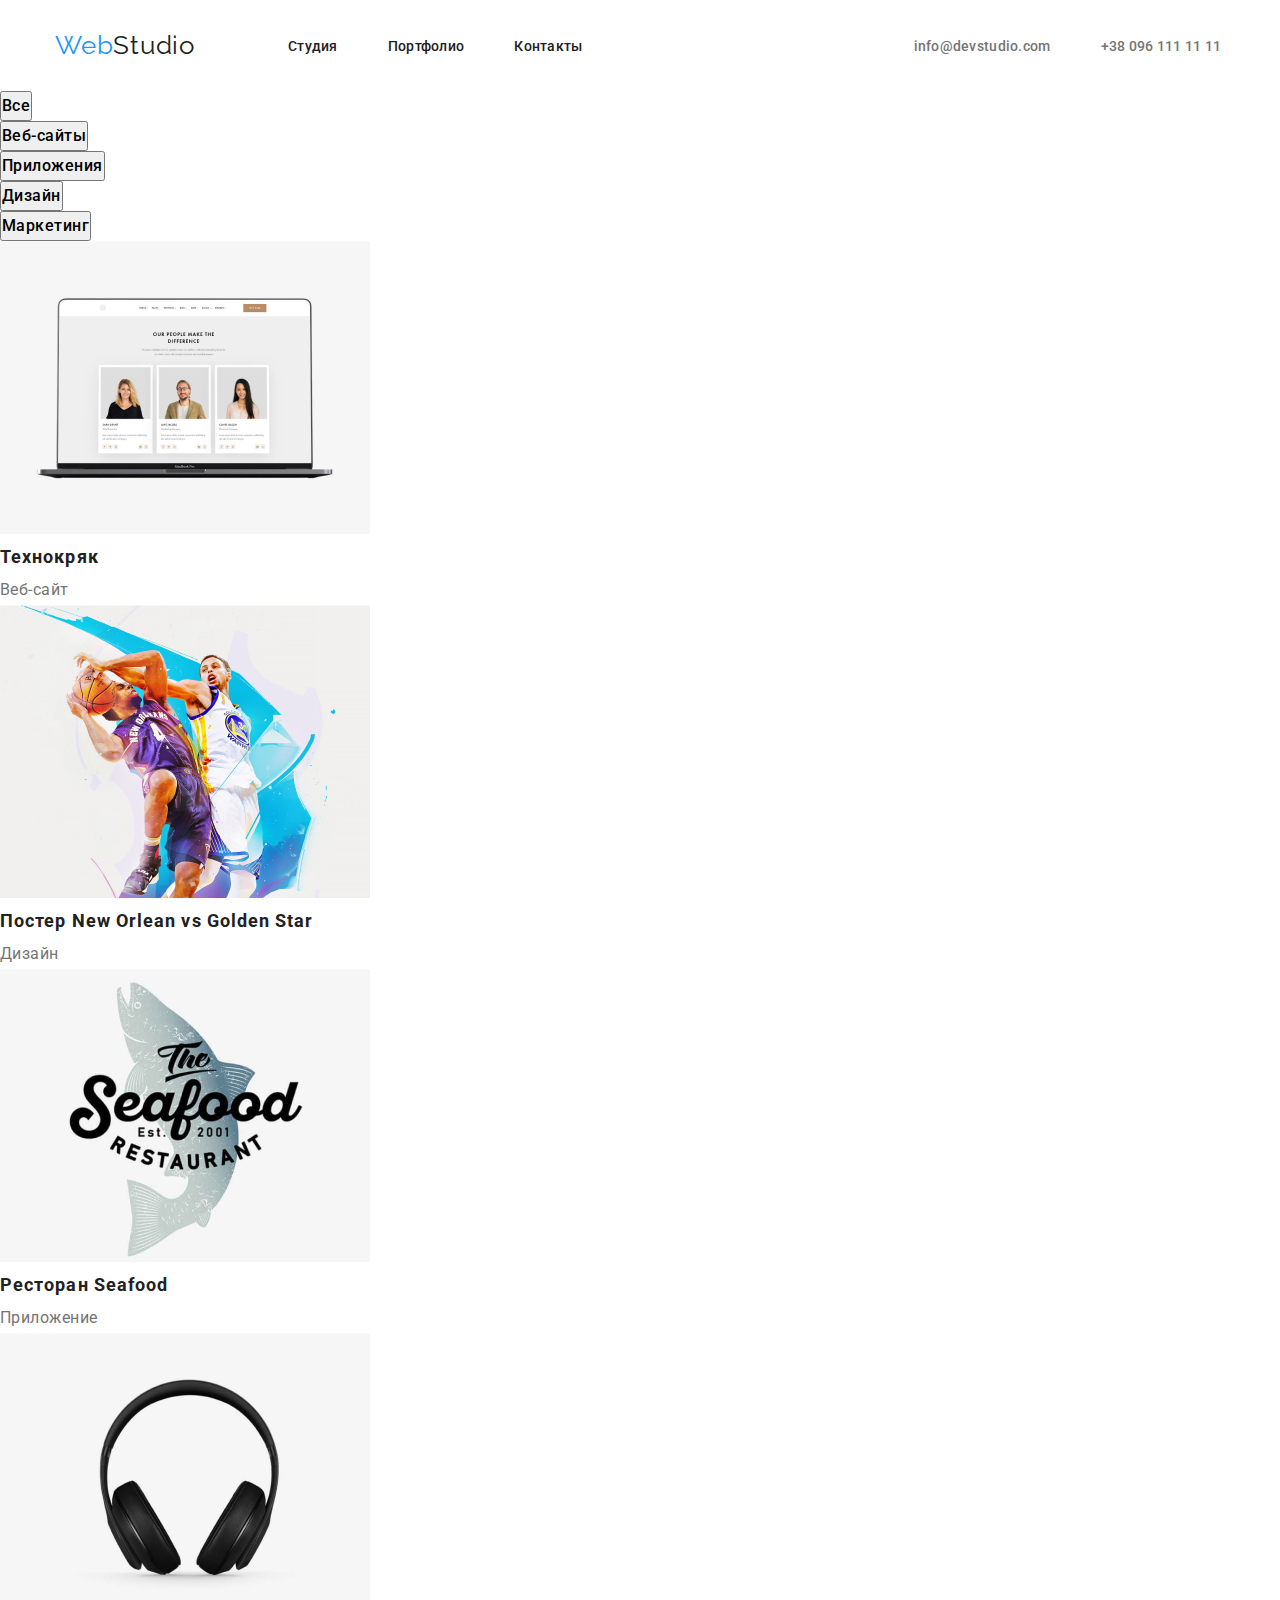
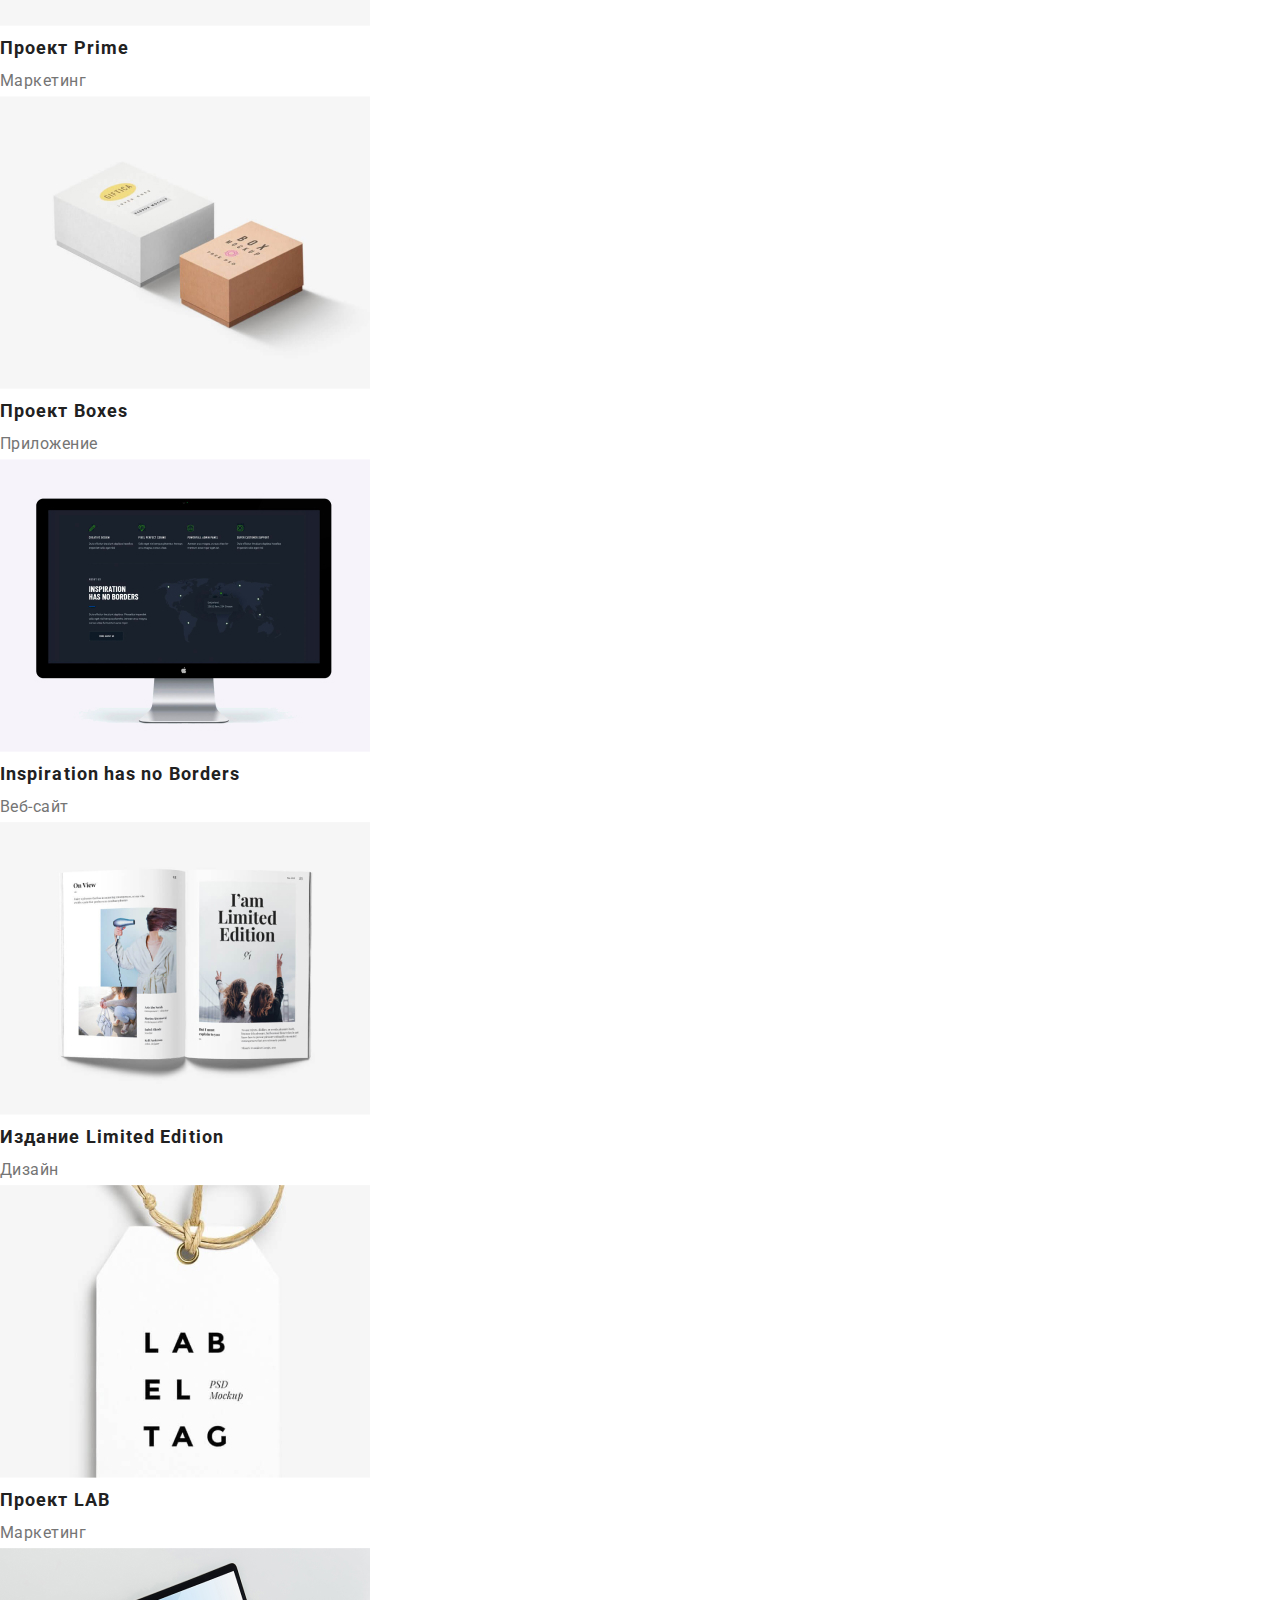
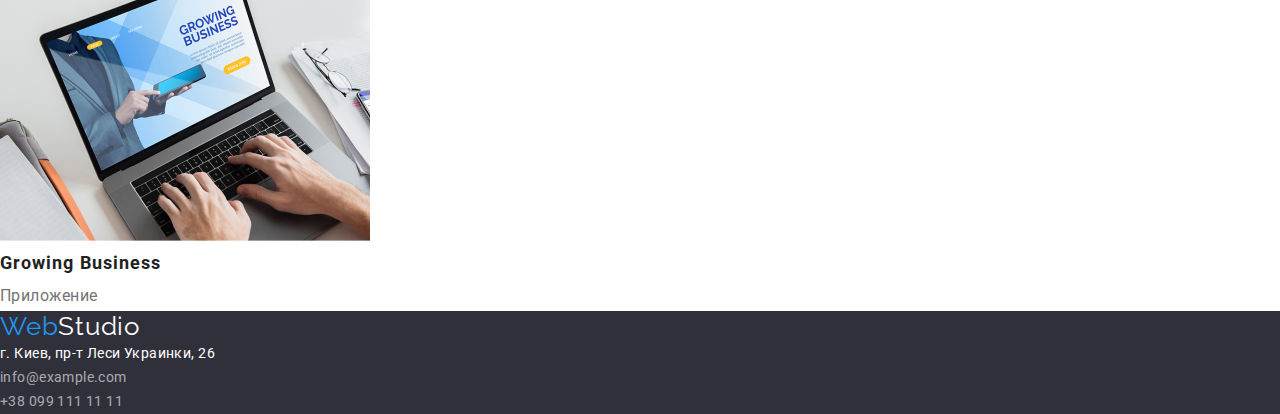
==== portfolio.html @ 600a9144 "flexbox_main_font-size-title" ====
<!DOCTYPE html>
<html lang="ru">
    <head>
        <meta charset="UTF-8" />
        <meta http-equiv="X-UA-Compatible" content="IE=edge" />
        <meta name="viewport" content="width=device-width, initial-scale=1.0" />
        <title>"Homework-#-3-portfolio"</title>
        <link rel="preconnect" href="https://fonts.gstatic.com" />
        <link
            href="https://fonts.googleapis.com/css2?family=Raleway:wght@700&family=Roboto:wght@400;500;700;900&display=swap"
            rel="stylesheet"
        />
        <link rel="stylesheet" href="./css/modern-normalize.css">
        <link rel="stylesheet" href="./css/styles.css" />
    </head>
    <body class="body-styles">
        <header>
            <div class="container">
                <div class="all_nav">
                    <a class="nav_all_link_logo studiocolor-top" href="https://masenkoss.github.io/goit-markup-hw-02/"><span class="webcolor">Web</span>Studio</a>
                    <nav>
                        <ul class="nav_all_link">
                            <li class="item">
                                <a class="nav-link" href="https://masenkoss.github.io/goit-markup-hw-02/index.html">Студия</a>
                            </li>
                            <li class="item">
                                <a class="nav-link" href="https://masenkoss.github.io/goit-markup-hw-02/portfolio.html">Портфолио</a>
                            </li>
                            <li class="item">
                                <a class="nav-link" href="">Контакты</a>
                            </li>
                        </ul>
                    </nav>
                     <div>
                    <ul class="contact_nav">
                        <li class="item">
                            <a class="nav-link-mail" href="mailto:">info@devstudio.com</a>
                        </li>
                        <li class="item">
                            <a class="nav-link-tel" href="tel:+380961111111">+38 096 111 11 11</a>
                        </li>
                    </ul>
                    </div>
                </div>
            </div>
        </header>
        <!-- Main-content -->
        <main>
            <section>
                <ul>
                    <li>
                        <button type="button" class="pointer font-size-button-portfolio">
                            Все
                        </button>
                    </li>
                    <li>
                        <button type="button" class="pointer font-size-button-portfolio">
                            Веб-сайты
                        </button>
                    </li>
                    <li>
                        <button type="button" class="pointer font-size-button-portfolio">
                            Приложения
                        </button>
                    </li>
                    <li>
                        <button type="button" class="pointer font-size-button-portfolio">
                            Дизайн
                        </button>
                    </li>
                    <li>
                        <button type="button" class="pointer font-size-button-portfolio">
                            Маркетинг
                        </button>
                    </li>
                </ul>
                <ul>
                    <li>
                        <img src="./images/web-site-m.jpg" alt="web-site" />
                        <h2 class="text-title-portfolio">Технокряк</h2>
                        <p class="text-portfolio">Веб-сайт</p>
                    </li>
                    <li>
                        <img src="./images/golden-star-m.jpg" alt="golden star" width="370" />
                        <h2 class="text-title-portfolio">Постер New Orlean vs Golden Star</h2>
                        <p class="text-portfolio">Дизайн</p>
                    </li>
                    <li>
                        <img src="./images/seafood-m.jpg" alt="seafood" width="370" />
                        <h2 class="text-title-portfolio">Ресторан Seafood</h2>
                        <p class="text-portfolio">Приложение</p>
                    </li>
                    <li>
                        <img src="./images/prime-m.jpg" alt="prime" width="370" />
                        <h2 class="text-title-portfolio">Проект Prime</h2>
                        <p class="text-portfolio">Маркетинг</p>
                    </li>
                    <li>
                        <img src="./images/boxes-m.jpg" alt="boxes" width="370" />
                        <h2 class="text-title-portfolio">Проект Boxes</h2>
                        <p class="text-portfolio">Приложение</p>
                    </li>
                    <li>
                        <img src="./images/inspiration-m.jpg" alt="inspiration" width="370" />
                        <h2 class="text-title-portfolio">Inspiration has no Borders</h2>
                        <p class="text-portfolio">Веб-сайт</p>
                    </li>
                    <li>
                        <img
                            src="./images/limited-edition-m.jpg"
                            alt="limited edition"
                            width="370"
                        />
                        <h2 class="text-title-portfolio">Издание Limited Edition</h2>
                        <p class="text-portfolio">Дизайн</p>
                    </li>
                    <li>
                        <img src="./images/lab-m.jpg" alt="lab" width="370" />
                        <h2 class="text-title-portfolio">Проект LAB</h2>
                        <p class="text-portfolio">Маркетинг</p>
                    </li>
                    <li>
                        <img
                            src="./images/growing-business-m.jpg"
                            alt="growing business"
                            width="370"
                        />
                        <h2 class="text-title-portfolio">Growing Business</h2>
                        <p class="text-portfolio">Приложение</p>
                    </li>
                </ul>
            </section>
        </main>
        <!-- Footer -->
        <footer class="footer">
            <a class="studiocolor-bottom" href="https://masenkoss.github.io/goit-markup-hw-02/"
                ><span class="webcolor">Web</span>Studio</a
            >
            <address class="address-index">г. Киев, пр-т Леси Украинки, 26</address>
            <ul>
                <li>
                    <a class="nav-text-footer" href="mailto:">info@example.com</a>
                </li>
                <li>
                    <a class="nav-text-footer" href="tel:+380961111111">+38 099 111 11 11</a>
                </li>
            </ul>
        </footer>
    </body>
</html>
---- css/styles.css ----
:root {
  --first-text-primary: #212121;
  --main-background-color: #ffffff;
  --highlight-color: #2196f3;
  --complementary-color: #2f303a;
  --complementary-color-text: #757575;
  --complementary-color-text-nav: #ffffff99;
}

ul, ol {
	list-style: none;
	margin: 0;
	padding: 0;
}

* {
	margin: 0;
	padding: 0;
}

address {
	font-style: normal;
}

a {
	text-decoration: none;
	color: inherit;
}

::before,
::after {
	box-sizing: border-box;
}

.container {
  width: 1200px;
  margin: 0 auto;
}

/* All nav menu */

.all_nav {
  display: flex;
  align-items: center;
}

/* logo */

.nav_all_link_logo {
  /* display: flex; */
  margin-left: 15px;
}

.studiocolor-top {
  margin-top: 24px;
  margin-bottom: 25px;
  padding-top: 6px;
  padding-bottom: 6px;
  font-family: Raleway;
  text-decoration: none;
  font-size: 26px;
  line-height: 1.173;
  color: var(--first-text-primary);
  letter-spacing: 0.03em;
}
.webcolor {
  font-family: Raleway;
  text-decoration: none;
  color: var(--highlight-color);
}

.studiocolor-bottom {
  font-family: Raleway;
  text-decoration: none;
  font-size: 26px;
  line-height: 1.173;
  color: var(--main-background-color);
  letter-spacing: 0.03em;
}

/* body */
.body-styles {
  font-family: "Roboto", sans-serif;
  color: var(--first-text-primary);
}

/* font title */
.font-size-title {
  outline: 1px solid red;
  margin-bottom: 30px;
  padding-top: 200px;
  font-weight: 900;
  font-size: 44px;
  line-height: 1.363;
  color: var(--main-background-color);
  text-align: center;
  letter-spacing: 0.06em;
  text-transform: uppercase;
}

h1 span {
  display: block;
}

/* button index */

.font-size-button-index {
  outline: 1px solid red;
  margin: 0 auto;
  min-width: 200px;
  padding: 10px 32px;
  font-family: Roboto;
  font-size: 16px;
  background-color: var(--highlight-color);
  color: var(--main-background-color);
  line-height: 1.875;
  display: flex;
  align-items: center;
  text-align: center;
  border-radius: 4px;
  letter-spacing: 0.06em;
}

/* button portfolio */
.font-size-button-portfolio {
  font-family: Roboto;
  font-weight: 500;
  font-size: 16px;
  line-height: 1.625;
  text-align: center;
  letter-spacing: 0.03em;
}

.font-size-button-portfolio:focus,
.font-size-button-portfolio:hover {
  color: #2196f3;
}

.nav_all_link {
  display: block;
  display: flex;
  margin-top: 32px;
  margin-bottom: 32px;
  margin-left: 93px;
}

/* .item {
} */

.nav_all_link .item {
  /* outline: 1px solid red; */
  margin-right: 50px;
}

.nav_all_link .item:last-child {
  margin-right: 0;
}


.nav-link {
  text-decoration: none;
  color: var(--first-text-primary);
  font-weight: 500;
  font-size: 14px;
  line-height: 1.172;
  letter-spacing: 0.02em;
}
.nav-link:focus,
.nav-link:hover {
  color: #2196f3;
}

.contact_nav {
  display: flex;
  margin-left: 331px;
  margin-right: 15px;
}

.contact_nav .item + .item {
 margin-left: 50px;
}

.nav-link-mail {
  text-decoration: none;
  color: var(--complementary-color-text);
  font-weight: 500;
  font-size: 14px;
  line-height: 1.172;
  letter-spacing: 0.02em;
}

.nav-link-mail:focus,
.nav-link-mail:hover {
  color: #2196f3;
}

.nav-link-tel {
  text-decoration: none;
  color: var(--complementary-color-text);
  font-weight: 500;
  font-size: 14px;
  line-height: 1.172;
  letter-spacing: 0.02em;
}

.nav-link-tel:focus,
.nav-link-tel:hover {
  color: #2196f3;
}

.pointer {
  cursor: pointer;
}

/* start main styles */
.complementary {
  outline: 1px solid red;
  background: var(--complementary-color);
}

.text-title-h2-index {
  font-size: 36px;
  line-height: 1.171;
  text-align: center;
  letter-spacing: 0.03em;
}

.text-title-h3-index {
  font-size: 14px;
  line-height: 1.172;
  letter-spacing: 0.03em;
  text-transform: uppercase;
  color: var(--first-text-primary);
}

.text-index {
  font-size: 14px;
  line-height: 1.714;
  letter-spacing: 0.03em;
  color: var(--complementary-color-text);
}

.text-team-index {
  font-weight: 500;
  font-size: 16px;
  line-height: 1.171;
  letter-spacing: 0.03em;
}

.text-command-professions-index {
  font-size: 16px;
  line-height: 1.171;
  color: var(--complementary-color-text);
  letter-spacing: 0.03em;
}

.text-title-portfolio {
  font-size: 18px;
  line-height: 2;
  letter-spacing: 0.06em;
}

.text-portfolio {
  font-size: 16px;
  line-height: 1.875;
  color: var(--complementary-color-text);
  letter-spacing: 0.03em;
}

.footer {
  background: var(--complementary-color);
}

.address-index {
  font-size: 14px;
  line-height: 1.714;
  letter-spacing: 0.03em;
  color: var(--main-background-color);
}

.nav-text-footer {
  text-decoration: none;
  font-size: 14px;
  line-height: 1.714;
  color: var(--complementary-color-text-nav);
  letter-spacing: 0.03em;p
}

.nav-text-footer:focus,
.nav-text-footer:hover {
  color: var(--highlight-color);
}



/* Test */
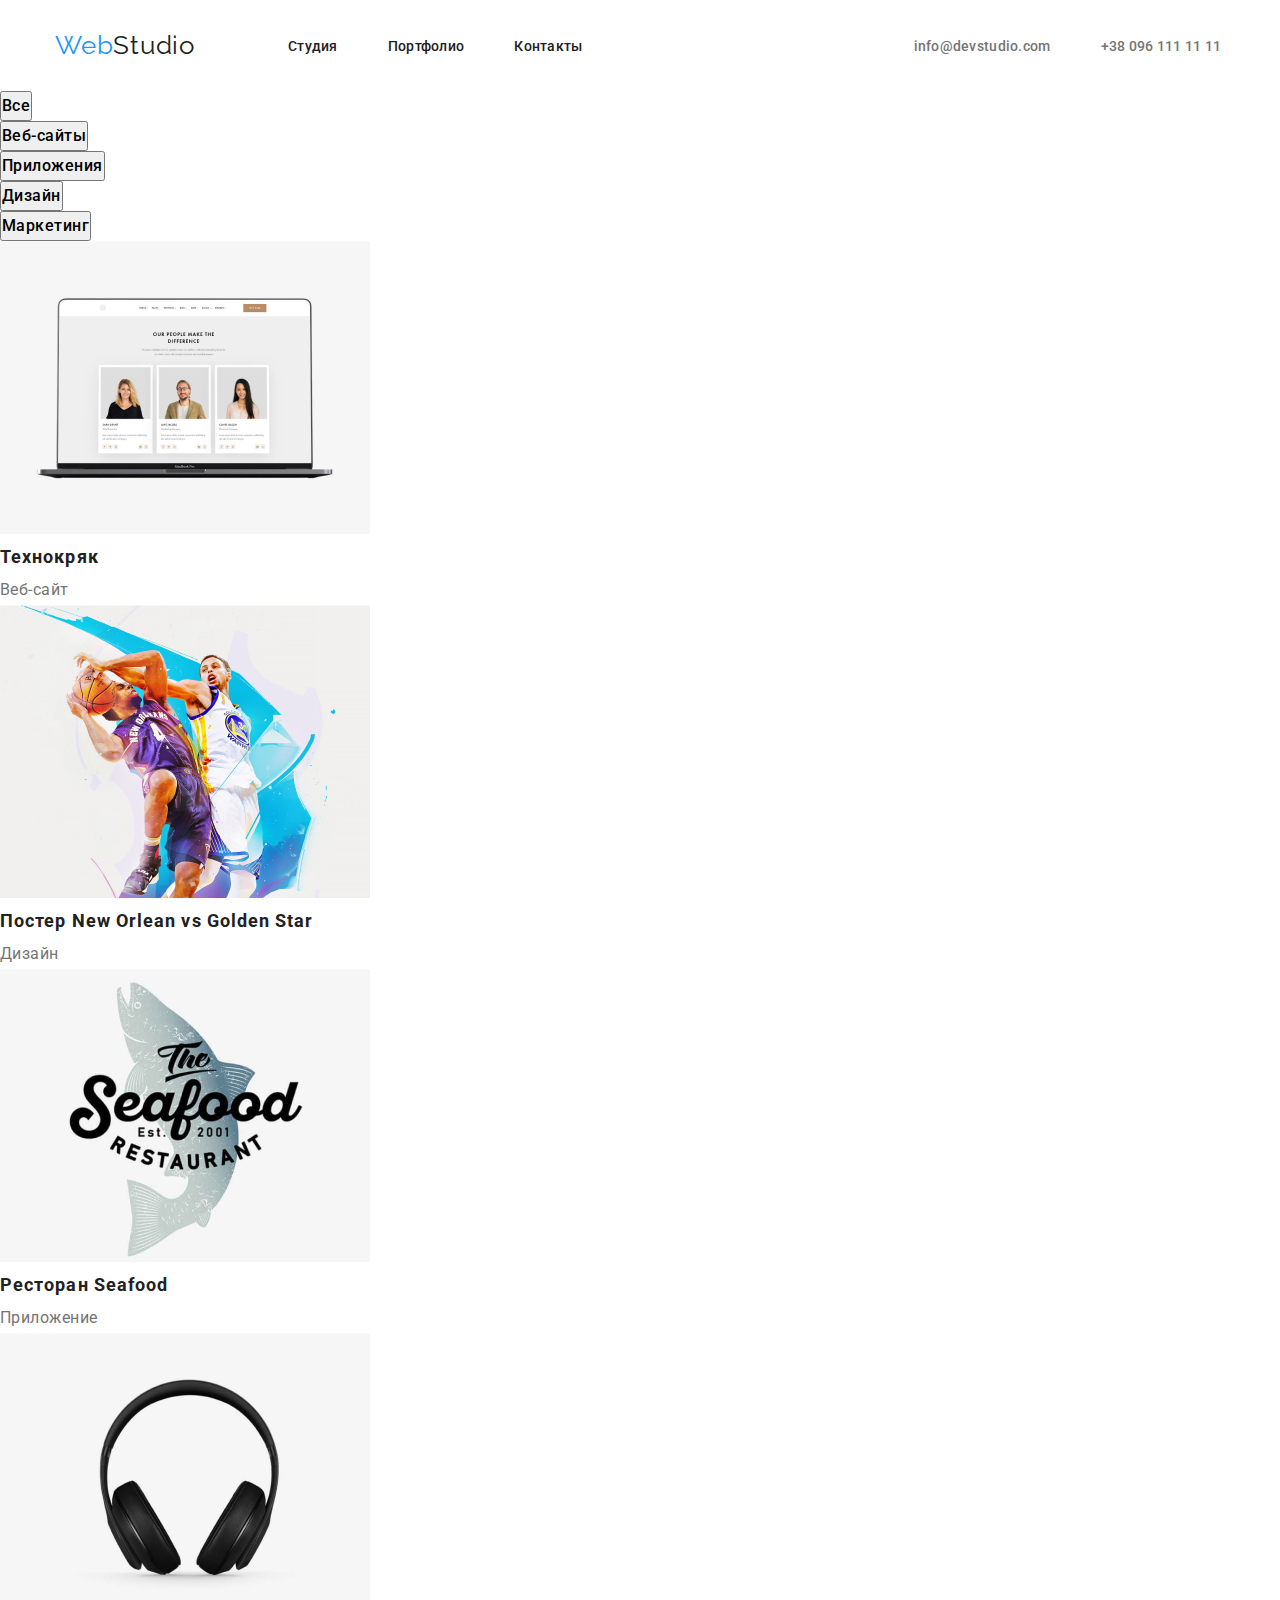
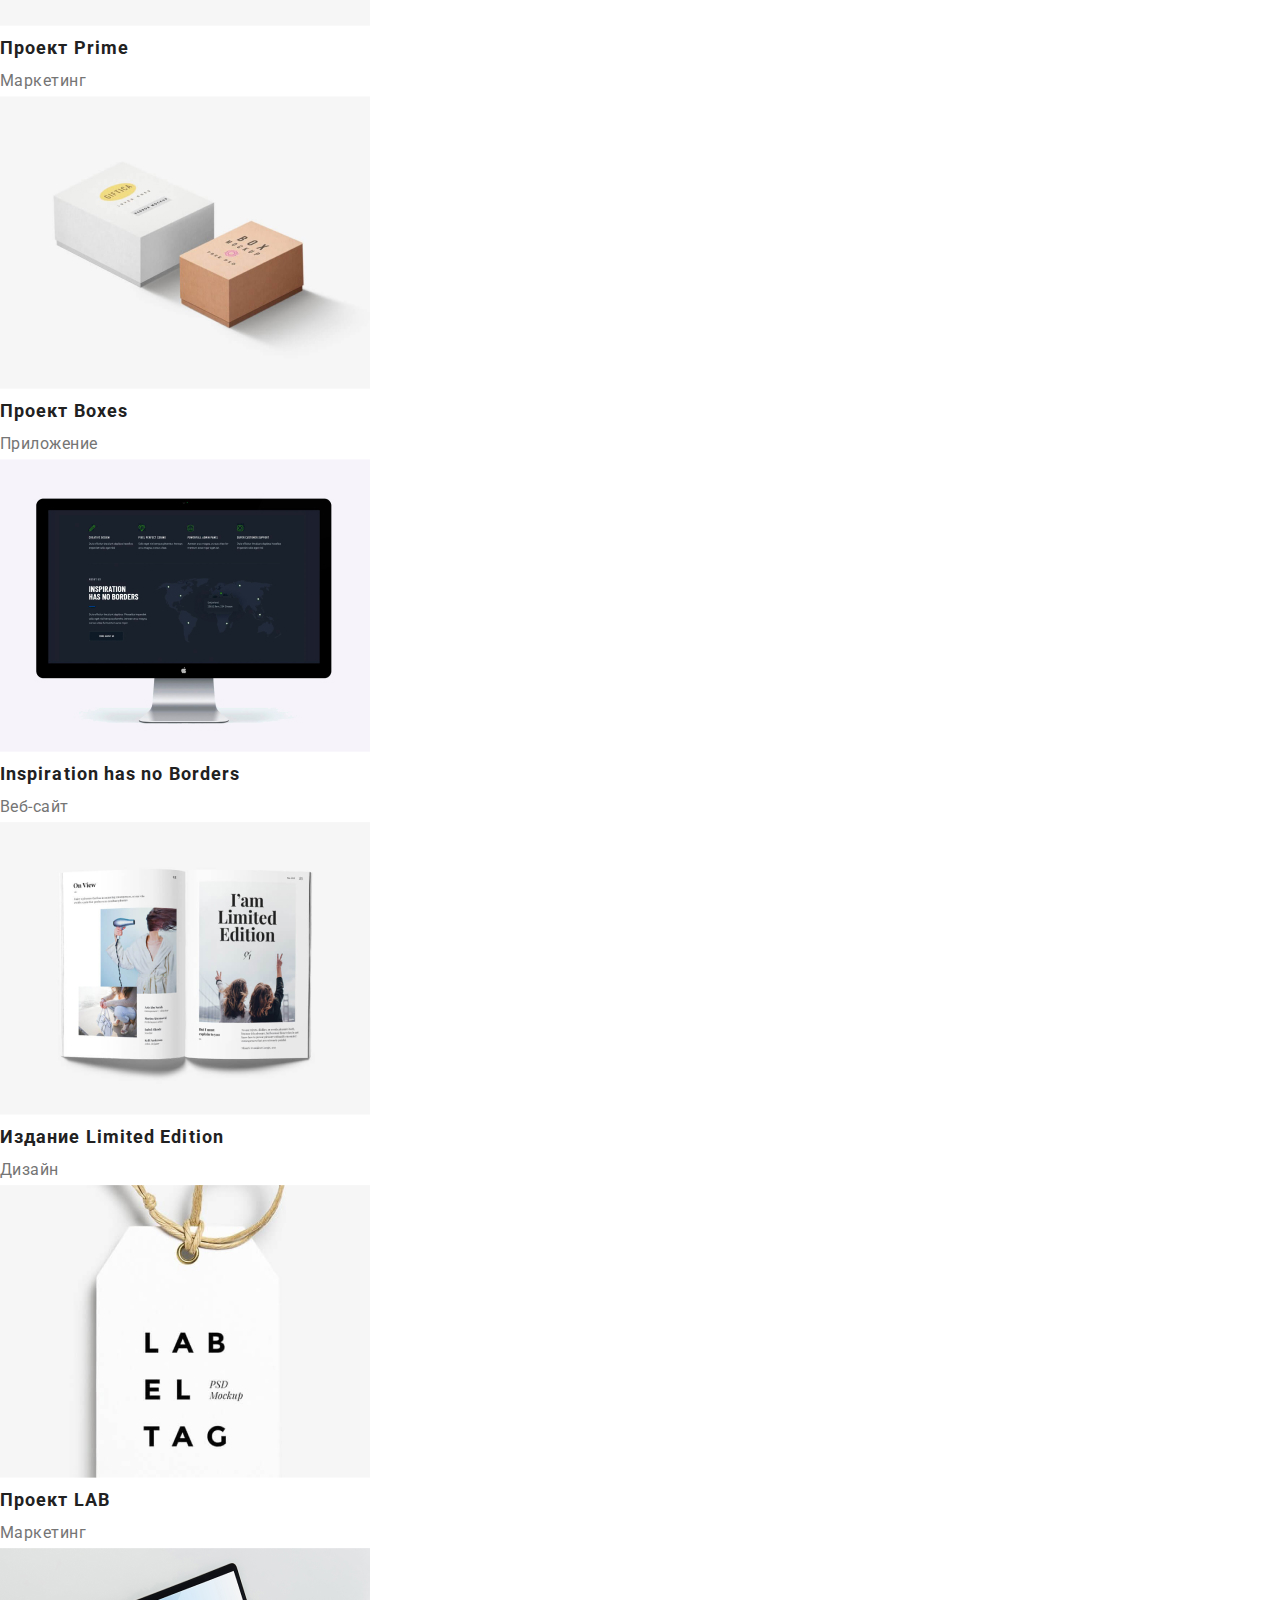
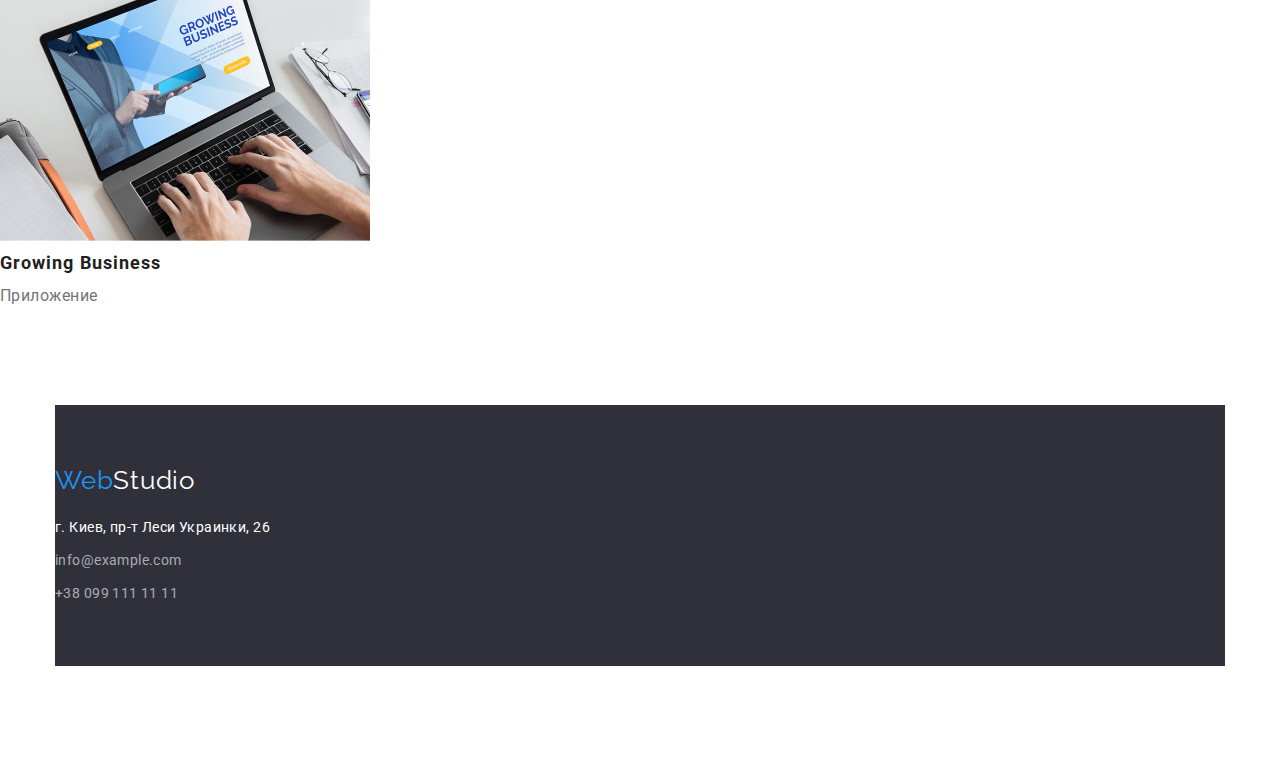
==== commit 1cedf0b0: "percentage_hw_portfolio" ====
--- a/portfolio.html
+++ b/portfolio.html
@@ -132,19 +132,26 @@
             </section>
         </main>
         <!-- Footer -->
-        <footer class="footer">
-            <a class="studiocolor-bottom" href="https://masenkoss.github.io/goit-markup-hw-02/"
-                ><span class="webcolor">Web</span>Studio</a
-            >
-            <address class="address-index">г. Киев, пр-т Леси Украинки, 26</address>
-            <ul>
-                <li>
-                    <a class="nav-text-footer" href="mailto:">info@example.com</a>
-                </li>
-                <li>
-                    <a class="nav-text-footer" href="tel:+380961111111">+38 099 111 11 11</a>
-                </li>
-            </ul>
+        <footer>
+            <div class="container section">
+                <div class="footer_all">
+                    <div class="footer_all_box">
+                        <a class="studiocolor_bottom" href="https://masenkoss.github.io/goit-markup-hw-02/"
+                            ><span class="webcolor">Web</span>Studio</a>
+                        <ul class="footer_all_box_contacts">
+                            <li>
+                                <address class="address_index">г. Киев, пр-т Леси Украинки, 26</address>
+                            </li>
+                            <li>
+                                <a class="nav-text-footer" href="mailto:">info@example.com</a>
+                            </li>
+                            <li>
+                                <a class="nav-text-footer" href="tel:+380961111111">+38 099 111 11 11</a>
+                            </li>
+                        </ul>
+                    </div>
+                </div>
+            </div>
         </footer>
     </body>
 </html>
--- a/css/styles.css
+++ b/css/styles.css
@@ -37,6 +37,11 @@
   margin: 0 auto;
 }
 
+.section {
+  padding-top: 94px;
+  padding-bottom: 94px;
+}
+
 /* All nav menu */
 
 .all_nav {
@@ -44,10 +49,10 @@
   align-items: center;
 }
 
+
 /* logo */
 
 .nav_all_link_logo {
-  /* display: flex; */
   margin-left: 15px;
 }
 
@@ -69,7 +74,10 @@
   color: var(--highlight-color);
 }
 
-.studiocolor-bottom {
+.studiocolor_bottom {
+  display: inline-block;
+  margin-top: 60px;
+  margin-bottom: 20px;
   font-family: Raleway;
   text-decoration: none;
   font-size: 26px;
@@ -86,9 +94,7 @@
 
 /* font title */
 .font-size-title {
-  outline: 1px solid red;
   margin-bottom: 30px;
-  padding-top: 200px;
   font-weight: 900;
   font-size: 44px;
   line-height: 1.363;
@@ -105,7 +111,6 @@
 /* button index */
 
 .font-size-button-index {
-  outline: 1px solid red;
   margin: 0 auto;
   min-width: 200px;
   padding: 10px 32px;
@@ -114,9 +119,10 @@
   background-color: var(--highlight-color);
   color: var(--main-background-color);
   line-height: 1.875;
-  display: flex;
-  align-items: center;
-  text-align: center;
+  display: block;
+  align-items: center;
+  text-align: center;
+  border: 1px solid transparent;
   border-radius: 4px;
   letter-spacing: 0.06em;
 }
@@ -144,9 +150,6 @@
   margin-left: 93px;
 }
 
-/* .item {
-} */
-
 .nav_all_link .item {
   /* outline: 1px solid red; */
   margin-right: 50px;
@@ -212,20 +215,86 @@
   cursor: pointer;
 }
 
+
 /* start main styles */
 .complementary {
-  outline: 1px solid red;
   background: var(--complementary-color);
+  display: block;
+}
+
+.section_h2 {
+  margin-left: 15px;
+  margin-right: 15px;
+}
+
+.all_main_h2  {
+  display: flex;
+  align-items: center;
+  justify-content: center;
+}
+
+.all_main_h2 .item:not(:last-child) {
+  margin-right: 30px;
 }
 
 .text-title-h2-index {
+  padding-bottom: 50px;
   font-size: 36px;
   line-height: 1.171;
   text-align: center;
   letter-spacing: 0.03em;
 }
 
+/* Наша команда */
+
+.all_main_h2_team {
+  margin-left: 15px;
+  margin-right: 15px;
+  display: flex;
+  align-items: center;
+  justify-content: center;
+ }
+
+.item_team {
+  text-align: center;
+  box-shadow: 0px 1px 3px rgba(0, 0, 0, 0.12), 0px 1px 1px rgba(0, 0, 0, 0.14), 0px 2px 1px rgba(0, 0, 0, 0.2);
+  border-radius: 0px 0px 4px 4px;
+}
+
+.all_main_h2_team .item_team:not(:last-child) {
+  margin-right: 30px;
+}
+
+
+.text-team-index {
+  margin-top: 30px;
+  margin-bottom: 10px;
+  font-weight: 500;
+  font-size: 16px;
+  line-height: 1.171;
+  letter-spacing: 0.03em;
+}
+
+.all_main_h3 {
+  display: flex;
+  margin-left: 15px;
+  margin-right: 15px;
+  justify-content:center;
+  }
+  
+
+.all_main_h3 .item:not(:last-child) {
+  margin-right: 30px;
+}
+
+
+.all_main_h3 .item {
+  display: flex;
+  min-width: 270px;
+}
+
 .text-title-h3-index {
+  margin-bottom: 10px;
   font-size: 14px;
   line-height: 1.172;
   letter-spacing: 0.03em;
@@ -240,14 +309,10 @@
   color: var(--complementary-color-text);
 }
 
-.text-team-index {
-  font-weight: 500;
-  font-size: 16px;
-  line-height: 1.171;
-  letter-spacing: 0.03em;
-}
+
 
 .text-command-professions-index {
+  margin-bottom: 30px;
   font-size: 16px;
   line-height: 1.171;
   color: var(--complementary-color-text);
@@ -267,16 +332,33 @@
   letter-spacing: 0.03em;
 }
 
-.footer {
-  background: var(--complementary-color);
-}
-
-.address-index {
+.footer_all {
+  background-color: var(--complementary-color);
+  margin-left: 15px;
+  margin-right: 15px;
+}
+
+.footer_all_box {
+  display: inline-block;
+  justify-content: flex-start;
+  align-items: center;
+}
+
+
+.address_index {
   font-size: 14px;
   line-height: 1.714;
   letter-spacing: 0.03em;
   color: var(--main-background-color);
 }
+
+.footer_all_box_contacts {
+  margin-bottom: 60px;
+}
+
+.footer_all_box_contacts li:not(:last-child) {
+  padding-bottom: 9px;
+} 
 
 .nav-text-footer {
   text-decoration: none;
@@ -286,11 +368,8 @@
   letter-spacing: 0.03em;p
 }
 
+
 .nav-text-footer:focus,
 .nav-text-footer:hover {
   color: var(--highlight-color);
-}
-
-
-
-/* Test */
+}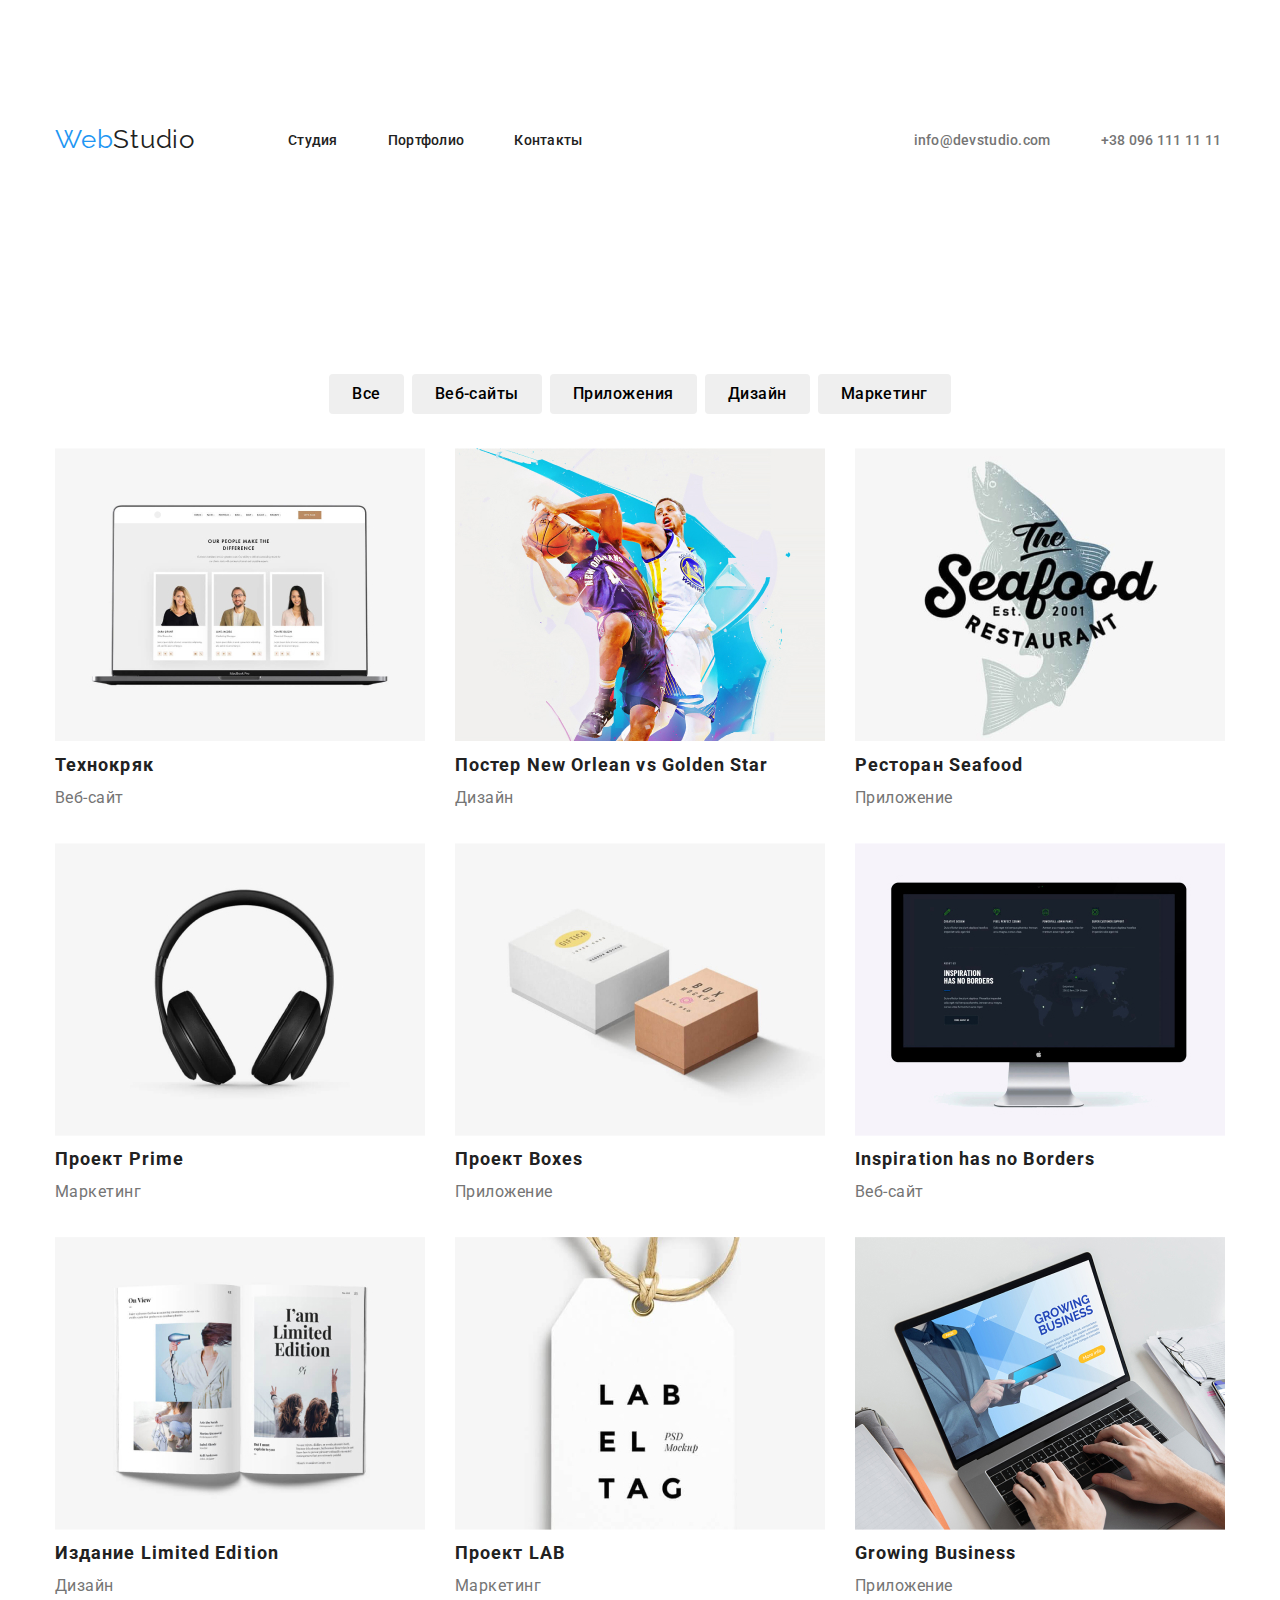
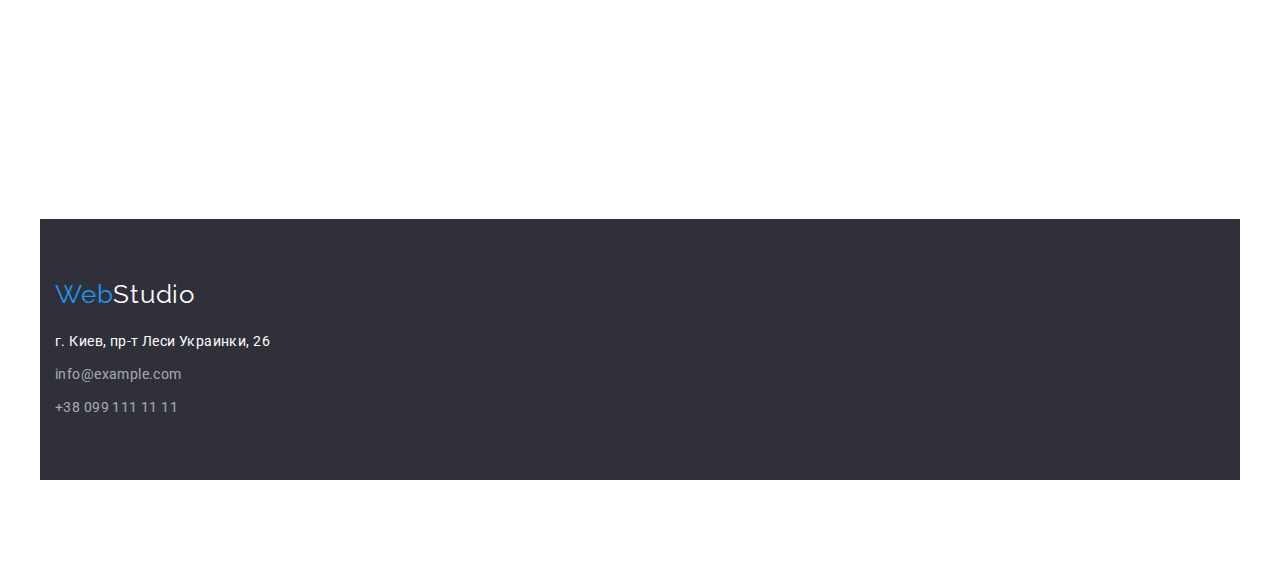
==== commit 3f5efdd9: "did_my_ homework_v1" ====
--- a/portfolio.html
+++ b/portfolio.html
@@ -1,157 +1,209 @@
 <!DOCTYPE html>
 <html lang="ru">
-    <head>
-        <meta charset="UTF-8" />
-        <meta http-equiv="X-UA-Compatible" content="IE=edge" />
-        <meta name="viewport" content="width=device-width, initial-scale=1.0" />
-        <title>"Homework-#-3-portfolio"</title>
-        <link rel="preconnect" href="https://fonts.gstatic.com" />
-        <link
-            href="https://fonts.googleapis.com/css2?family=Raleway:wght@700&family=Roboto:wght@400;500;700;900&display=swap"
-            rel="stylesheet"
-        />
-        <link rel="stylesheet" href="./css/modern-normalize.css">
-        <link rel="stylesheet" href="./css/styles.css" />
-    </head>
-    <body class="body-styles">
-        <header>
-            <div class="container">
-                <div class="all_nav">
-                    <a class="nav_all_link_logo studiocolor-top" href="https://masenkoss.github.io/goit-markup-hw-02/"><span class="webcolor">Web</span>Studio</a>
-                    <nav>
-                        <ul class="nav_all_link">
-                            <li class="item">
-                                <a class="nav-link" href="https://masenkoss.github.io/goit-markup-hw-02/index.html">Студия</a>
-                            </li>
-                            <li class="item">
-                                <a class="nav-link" href="https://masenkoss.github.io/goit-markup-hw-02/portfolio.html">Портфолио</a>
-                            </li>
-                            <li class="item">
-                                <a class="nav-link" href="">Контакты</a>
-                            </li>
-                        </ul>
-                    </nav>
-                     <div>
-                    <ul class="contact_nav">
-                        <li class="item">
-                            <a class="nav-link-mail" href="mailto:">info@devstudio.com</a>
-                        </li>
-                        <li class="item">
-                            <a class="nav-link-tel" href="tel:+380961111111">+38 096 111 11 11</a>
-                        </li>
-                    </ul>
-                    </div>
-                </div>
-            </div>
-        </header>
-        <!-- Main-content -->
-        <main>
-            <section>
-                <ul>
-                    <li>
-                        <button type="button" class="pointer font-size-button-portfolio">
-                            Все
-                        </button>
-                    </li>
-                    <li>
-                        <button type="button" class="pointer font-size-button-portfolio">
-                            Веб-сайты
-                        </button>
-                    </li>
-                    <li>
-                        <button type="button" class="pointer font-size-button-portfolio">
-                            Приложения
-                        </button>
-                    </li>
-                    <li>
-                        <button type="button" class="pointer font-size-button-portfolio">
-                            Дизайн
-                        </button>
-                    </li>
-                    <li>
-                        <button type="button" class="pointer font-size-button-portfolio">
-                            Маркетинг
-                        </button>
-                    </li>
-                </ul>
-                <ul>
-                    <li>
-                        <img src="./images/web-site-m.jpg" alt="web-site" />
-                        <h2 class="text-title-portfolio">Технокряк</h2>
-                        <p class="text-portfolio">Веб-сайт</p>
-                    </li>
-                    <li>
-                        <img src="./images/golden-star-m.jpg" alt="golden star" width="370" />
-                        <h2 class="text-title-portfolio">Постер New Orlean vs Golden Star</h2>
-                        <p class="text-portfolio">Дизайн</p>
-                    </li>
-                    <li>
-                        <img src="./images/seafood-m.jpg" alt="seafood" width="370" />
-                        <h2 class="text-title-portfolio">Ресторан Seafood</h2>
-                        <p class="text-portfolio">Приложение</p>
-                    </li>
-                    <li>
-                        <img src="./images/prime-m.jpg" alt="prime" width="370" />
-                        <h2 class="text-title-portfolio">Проект Prime</h2>
-                        <p class="text-portfolio">Маркетинг</p>
-                    </li>
-                    <li>
-                        <img src="./images/boxes-m.jpg" alt="boxes" width="370" />
-                        <h2 class="text-title-portfolio">Проект Boxes</h2>
-                        <p class="text-portfolio">Приложение</p>
-                    </li>
-                    <li>
-                        <img src="./images/inspiration-m.jpg" alt="inspiration" width="370" />
-                        <h2 class="text-title-portfolio">Inspiration has no Borders</h2>
-                        <p class="text-portfolio">Веб-сайт</p>
-                    </li>
-                    <li>
-                        <img
-                            src="./images/limited-edition-m.jpg"
-                            alt="limited edition"
-                            width="370"
-                        />
-                        <h2 class="text-title-portfolio">Издание Limited Edition</h2>
-                        <p class="text-portfolio">Дизайн</p>
-                    </li>
-                    <li>
-                        <img src="./images/lab-m.jpg" alt="lab" width="370" />
-                        <h2 class="text-title-portfolio">Проект LAB</h2>
-                        <p class="text-portfolio">Маркетинг</p>
-                    </li>
-                    <li>
-                        <img
-                            src="./images/growing-business-m.jpg"
-                            alt="growing business"
-                            width="370"
-                        />
-                        <h2 class="text-title-portfolio">Growing Business</h2>
-                        <p class="text-portfolio">Приложение</p>
-                    </li>
-                </ul>
-            </section>
-        </main>
-        <!-- Footer -->
-        <footer>
-            <div class="container section">
-                <div class="footer_all">
-                    <div class="footer_all_box">
-                        <a class="studiocolor_bottom" href="https://masenkoss.github.io/goit-markup-hw-02/"
-                            ><span class="webcolor">Web</span>Studio</a>
-                        <ul class="footer_all_box_contacts">
-                            <li>
-                                <address class="address_index">г. Киев, пр-т Леси Украинки, 26</address>
-                            </li>
-                            <li>
-                                <a class="nav-text-footer" href="mailto:">info@example.com</a>
-                            </li>
-                            <li>
-                                <a class="nav-text-footer" href="tel:+380961111111">+38 099 111 11 11</a>
-                            </li>
-                        </ul>
-                    </div>
-                </div>
-            </div>
-        </footer>
-    </body>
+  <head>
+    <meta charset="UTF-8" />
+    <meta http-equiv="X-UA-Compatible" content="IE=edge" />
+    <meta name="viewport" content="width=device-width, initial-scale=1.0" />
+    <title>"Homework-#-3-portfolio"</title>
+    <link rel="preconnect" href="https://fonts.gstatic.com" />
+    <link
+      href="https://fonts.googleapis.com/css2?family=Raleway:wght@700&family=Roboto:wght@400;500;700;900&display=swap"
+      rel="stylesheet"
+    />
+    <link rel="stylesheet" href="./css/modern-normalize.css" />
+    <link rel="stylesheet" href="./css/styles.css" />
+  </head>
+  <body class="body-styles">
+    <header>
+      <div class="container section header_border">
+        <div class="all_nav">
+          <a
+            class="nav_all_link_logo studiocolor-top"
+            href="https://masenkoss.github.io/goit-markup-hw-02/"
+            ><span class="webcolor">Web</span>Studio</a
+          >
+          <nav>
+            <ul class="nav_all_link">
+              <li class="item">
+                <a
+                  class="nav-link"
+                  href="https://masenkoss.github.io/goit-markup-hw-02/index.html"
+                  >Студия</a
+                >
+              </li>
+              <li class="item">
+                <a
+                  class="nav-link"
+                  href="https://masenkoss.github.io/goit-markup-hw-02/portfolio.html"
+                  >Портфолио</a
+                >
+              </li>
+              <li class="item">
+                <a class="nav-link" href="">Контакты</a>
+              </li>
+            </ul>
+          </nav>
+          <div>
+            <ul class="contact_nav">
+              <li class="item">
+                <a class="nav-link-mail" href="mailto:">info@devstudio.com</a>
+              </li>
+              <li class="item">
+                <a class="nav-link-tel" href="tel:+380961111111"
+                  >+38 096 111 11 11</a
+                >
+              </li>
+            </ul>
+          </div>
+        </div>
+      </div>
+    </header>
+    <!-- Main-content -->
+    <main>
+      <div class="container">
+        <section class="section">
+          <div class="button_portfolio">
+            <ul class="all_portfolio_button">
+              <li>
+                <button
+                  type="button"
+                  class="pointer font-size-button-portfolio"
+                >
+                  Все
+                </button>
+              </li>
+              <li>
+                <button
+                  type="button"
+                  class="pointer font-size-button-portfolio"
+                >
+                  Веб-сайты
+                </button>
+              </li>
+              <li>
+                <button
+                  type="button"
+                  class="pointer font-size-button-portfolio"
+                >
+                  Приложения
+                </button>
+              </li>
+              <li>
+                <button
+                  type="button"
+                  class="pointer font-size-button-portfolio"
+                >
+                  Дизайн
+                </button>
+              </li>
+              <li>
+                <button
+                  type="button"
+                  class="pointer font-size-button-portfolio"
+                >
+                  Маркетинг
+                </button>
+              </li>
+            </ul>
+          </div>
+          <div class="portfolio_icon">
+            <ul>
+              <li class="portfolio_element">
+                <img src="./images/web-site-m.jpg" alt="web-site" />
+                <h2 class="text-title-portfolio">Технокряк</h2>
+                <p class="text-portfolio">Веб-сайт</p>
+              </li>
+              <li class="portfolio_element">
+                <img
+                  src="./images/golden-star-m.jpg"
+                  alt="golden star"
+                  width="370"
+                />
+                <h2 class="text-title-portfolio">
+                  Постер New Orlean vs Golden Star
+                </h2>
+                <p class="text-portfolio">Дизайн</p>
+              </li>
+              <li class="portfolio_element">
+                <img src="./images/seafood-m.jpg" alt="seafood" width="370" />
+                <h2 class="text-title-portfolio">Ресторан Seafood</h2>
+                <p class="text-portfolio">Приложение</p>
+              </li>
+              <li class="portfolio_element">
+                <img src="./images/prime-m.jpg" alt="prime" width="370" />
+                <h2 class="text-title-portfolio">Проект Prime</h2>
+                <p class="text-portfolio">Маркетинг</p>
+              </li>
+              <li class="portfolio_element">
+                <img src="./images/boxes-m.jpg" alt="boxes" width="370" />
+                <h2 class="text-title-portfolio">Проект Boxes</h2>
+                <p class="text-portfolio">Приложение</p>
+              </li>
+              <li class="portfolio_element">
+                <img
+                  src="./images/inspiration-m.jpg"
+                  alt="inspiration"
+                  width="370"
+                />
+                <h2 class="text-title-portfolio">Inspiration has no Borders</h2>
+                <p class="text-portfolio">Веб-сайт</p>
+              </li>
+              <li class="portfolio_element">
+                <img
+                  src="./images/limited-edition-m.jpg"
+                  alt="limited edition"
+                  width="370"
+                />
+                <h2 class="text-title-portfolio">Издание Limited Edition</h2>
+                <p class="text-portfolio">Дизайн</p>
+              </li>
+              <li class="portfolio_element">
+                <img src="./images/lab-m.jpg" alt="lab" width="370" />
+                <h2 class="text-title-portfolio">Проект LAB</h2>
+                <p class="text-portfolio">Маркетинг</p>
+              </li>
+              <li class="portfolio_element">
+                <img
+                  src="./images/growing-business-m.jpg"
+                  alt="growing business"
+                  width="370"
+                />
+                <h2 class="text-title-portfolio">Growing Business</h2>
+                <p class="text-portfolio">Приложение</p>
+              </li>
+            </ul>
+          </div>
+        </section>
+      </div>
+    </main>
+    <!-- Footer -->
+    <footer>
+      <div class="container section">
+        <div class="footer_all">
+          <div class="footer_all_box">
+            <a
+              class="studiocolor_bottom"
+              href="https://masenkoss.github.io/goit-markup-hw-02/"
+              ><span class="webcolor">Web</span>Studio</a
+            >
+            <ul class="footer_all_box_contacts">
+              <li>
+                <address class="address_index">
+                  г. Киев, пр-т Леси Украинки, 26
+                </address>
+              </li>
+              <li>
+                <a class="nav-text-footer" href="mailto:">info@example.com</a>
+              </li>
+              <li>
+                <a class="nav-text-footer" href="tel:+380961111111"
+                  >+38 099 111 11 11</a
+                >
+              </li>
+            </ul>
+          </div>
+        </div>
+      </div>
+    </footer>
+  </body>
 </html>
--- a/css/styles.css
+++ b/css/styles.css
@@ -5,31 +5,33 @@
   --complementary-color: #2f303a;
   --complementary-color-text: #757575;
   --complementary-color-text-nav: #ffffff99;
-}
-
-ul, ol {
-	list-style: none;
-	margin: 0;
-	padding: 0;
+  --display-property-flex: flex;
+}
+
+ul,
+ol {
+  list-style: none;
+  margin: 0;
+  padding: 0;
 }
 
 * {
-	margin: 0;
-	padding: 0;
+  margin: 0;
+  padding: 0;
 }
 
 address {
-	font-style: normal;
+  font-style: normal;
 }
 
 a {
-	text-decoration: none;
-	color: inherit;
+  text-decoration: none;
+  color: inherit;
 }
 
 ::before,
 ::after {
-	box-sizing: border-box;
+  box-sizing: border-box;
 }
 
 .container {
@@ -44,16 +46,20 @@
 
 /* All nav menu */
 
+.header_border {
+  border-radius: 1px;
+  border-bottom: 1px solid transparent;
+}
+
 .all_nav {
-  display: flex;
-  align-items: center;
-}
-
+  display: var(--display-property-flex);
+  align-items: center;
+}
 
 /* logo */
 
 .nav_all_link_logo {
-  margin-left: 15px;
+  padding-left: 15px;
 }
 
 .studiocolor-top {
@@ -111,7 +117,8 @@
 /* button index */
 
 .font-size-button-index {
-  margin: 0 auto;
+  margin-left: 485px;
+  margin-right: 485px;
   min-width: 200px;
   padding: 10px 32px;
   font-family: Roboto;
@@ -127,38 +134,65 @@
   letter-spacing: 0.06em;
 }
 
+/* Cвойство flexbox для основной секции (портфоли)*/
+
 /* button portfolio */
+
+.button_portfolio {
+  padding-left: 15px;
+  padding-right: 15px;
+  margin-bottom: 34px;
+  justify-content: center;
+  align-items: center;
+  display: var(--display-property-flex);
+}
+
 .font-size-button-portfolio {
+  margin: 0 auto;
+  padding: 6px 22px;
   font-family: Roboto;
   font-weight: 500;
   font-size: 16px;
   line-height: 1.625;
+  display: block;
+  align-items: center;
   text-align: center;
   letter-spacing: 0.03em;
+  border-radius: 4px;
+  border: 1px solid transparent;
 }
 
 .font-size-button-portfolio:focus,
 .font-size-button-portfolio:hover {
-  color: #2196f3;
+  background-color: var(--highlight-color);
+  color: var(--main-background-color);
+}
+
+.all_portfolio_button {
+  display: var(--display-property-flex);
+  justify-content: center;
+  align-items: center;
+}
+
+.all_portfolio_button li:not(:last-child) {
+  margin-right: 8px;
 }
 
 .nav_all_link {
   display: block;
-  display: flex;
+  display: var(--display-property-flex);
   margin-top: 32px;
   margin-bottom: 32px;
   margin-left: 93px;
 }
 
 .nav_all_link .item {
-  /* outline: 1px solid red; */
   margin-right: 50px;
 }
 
 .nav_all_link .item:last-child {
   margin-right: 0;
 }
-
 
 .nav-link {
   text-decoration: none;
@@ -174,13 +208,13 @@
 }
 
 .contact_nav {
-  display: flex;
+  display: var(--display-property-flex);
   margin-left: 331px;
-  margin-right: 15px;
+  padding-right: 15px;
 }
 
 .contact_nav .item + .item {
- margin-left: 50px;
+  margin-left: 50px;
 }
 
 .nav-link-mail {
@@ -214,7 +248,6 @@
 .pointer {
   cursor: pointer;
 }
-
 
 /* start main styles */
 .complementary {
@@ -223,12 +256,12 @@
 }
 
 .section_h2 {
-  margin-left: 15px;
-  margin-right: 15px;
-}
-
-.all_main_h2  {
-  display: flex;
+  padding-left: 15px;
+  padding-right: 15px;
+}
+
+.all_main_h2 {
+  display: var(--display-property-flex);
   align-items: center;
   justify-content: center;
 }
@@ -248,23 +281,23 @@
 /* Наша команда */
 
 .all_main_h2_team {
-  margin-left: 15px;
-  margin-right: 15px;
-  display: flex;
-  align-items: center;
-  justify-content: center;
- }
+  padding-left: 15px;
+  padding-right: 15px;
+  display: var(--display-property-flex);
+  align-items: center;
+  justify-content: center;
+}
 
 .item_team {
   text-align: center;
-  box-shadow: 0px 1px 3px rgba(0, 0, 0, 0.12), 0px 1px 1px rgba(0, 0, 0, 0.14), 0px 2px 1px rgba(0, 0, 0, 0.2);
+  box-shadow: 0px 1px 3px rgba(0, 0, 0, 0.12), 0px 1px 1px rgba(0, 0, 0, 0.14),
+    0px 2px 1px rgba(0, 0, 0, 0.2);
   border-radius: 0px 0px 4px 4px;
 }
 
 .all_main_h2_team .item_team:not(:last-child) {
   margin-right: 30px;
 }
-
 
 .text-team-index {
   margin-top: 30px;
@@ -276,20 +309,18 @@
 }
 
 .all_main_h3 {
-  display: flex;
-  margin-left: 15px;
-  margin-right: 15px;
-  justify-content:center;
-  }
-  
+  display: var(--display-property-flex);
+  padding-left: 15px;
+  padding-right: 15px;
+  justify-content: center;
+}
 
 .all_main_h3 .item:not(:last-child) {
   margin-right: 30px;
 }
 
-
 .all_main_h3 .item {
-  display: flex;
+  display: var(--display-property-flex);
   min-width: 270px;
 }
 
@@ -308,8 +339,6 @@
   letter-spacing: 0.03em;
   color: var(--complementary-color-text);
 }
-
-
 
 .text-command-professions-index {
   margin-bottom: 30px;
@@ -319,6 +348,39 @@
   letter-spacing: 0.03em;
 }
 
+/* Cвойство flexbox для основной секции (портфоли)*/
+
+/* icon portfolio menu */
+
+.portfolio_icon {
+  padding-left: 15px;
+  padding-right: 15px;
+  justify-content: center;
+  align-items: center;
+  display: var(--display-property-flex);
+}
+
+.portfolio_icon ul {
+  display: var(--display-property-flex);
+  flex-wrap: wrap;
+  align-content: center;
+}
+
+.portfolio_element {
+  width: calc((100% - 60px) / 3);
+  margin-right: 30px;
+  margin-bottom: 30px;
+}
+
+.portfolio_element:nth-child(3n) {
+  margin-right: 0px;
+  margin-bottom: 0px;
+}
+
+.portfolio_element img {
+  border-bottom: 1px solid transparent;
+}
+
 .text-title-portfolio {
   font-size: 18px;
   line-height: 2;
@@ -334,8 +396,8 @@
 
 .footer_all {
   background-color: var(--complementary-color);
-  margin-left: 15px;
-  margin-right: 15px;
+  padding-left: 15px;
+  padding-right: 15px;
 }
 
 .footer_all_box {
@@ -344,7 +406,6 @@
   align-items: center;
 }
 
-
 .address_index {
   font-size: 14px;
   line-height: 1.714;
@@ -358,18 +419,17 @@
 
 .footer_all_box_contacts li:not(:last-child) {
   padding-bottom: 9px;
-} 
+}
 
 .nav-text-footer {
   text-decoration: none;
   font-size: 14px;
   line-height: 1.714;
   color: var(--complementary-color-text-nav);
-  letter-spacing: 0.03em;p
-}
-
+  letter-spacing: 0.03em;
+}
 
 .nav-text-footer:focus,
 .nav-text-footer:hover {
   color: var(--highlight-color);
-}+}
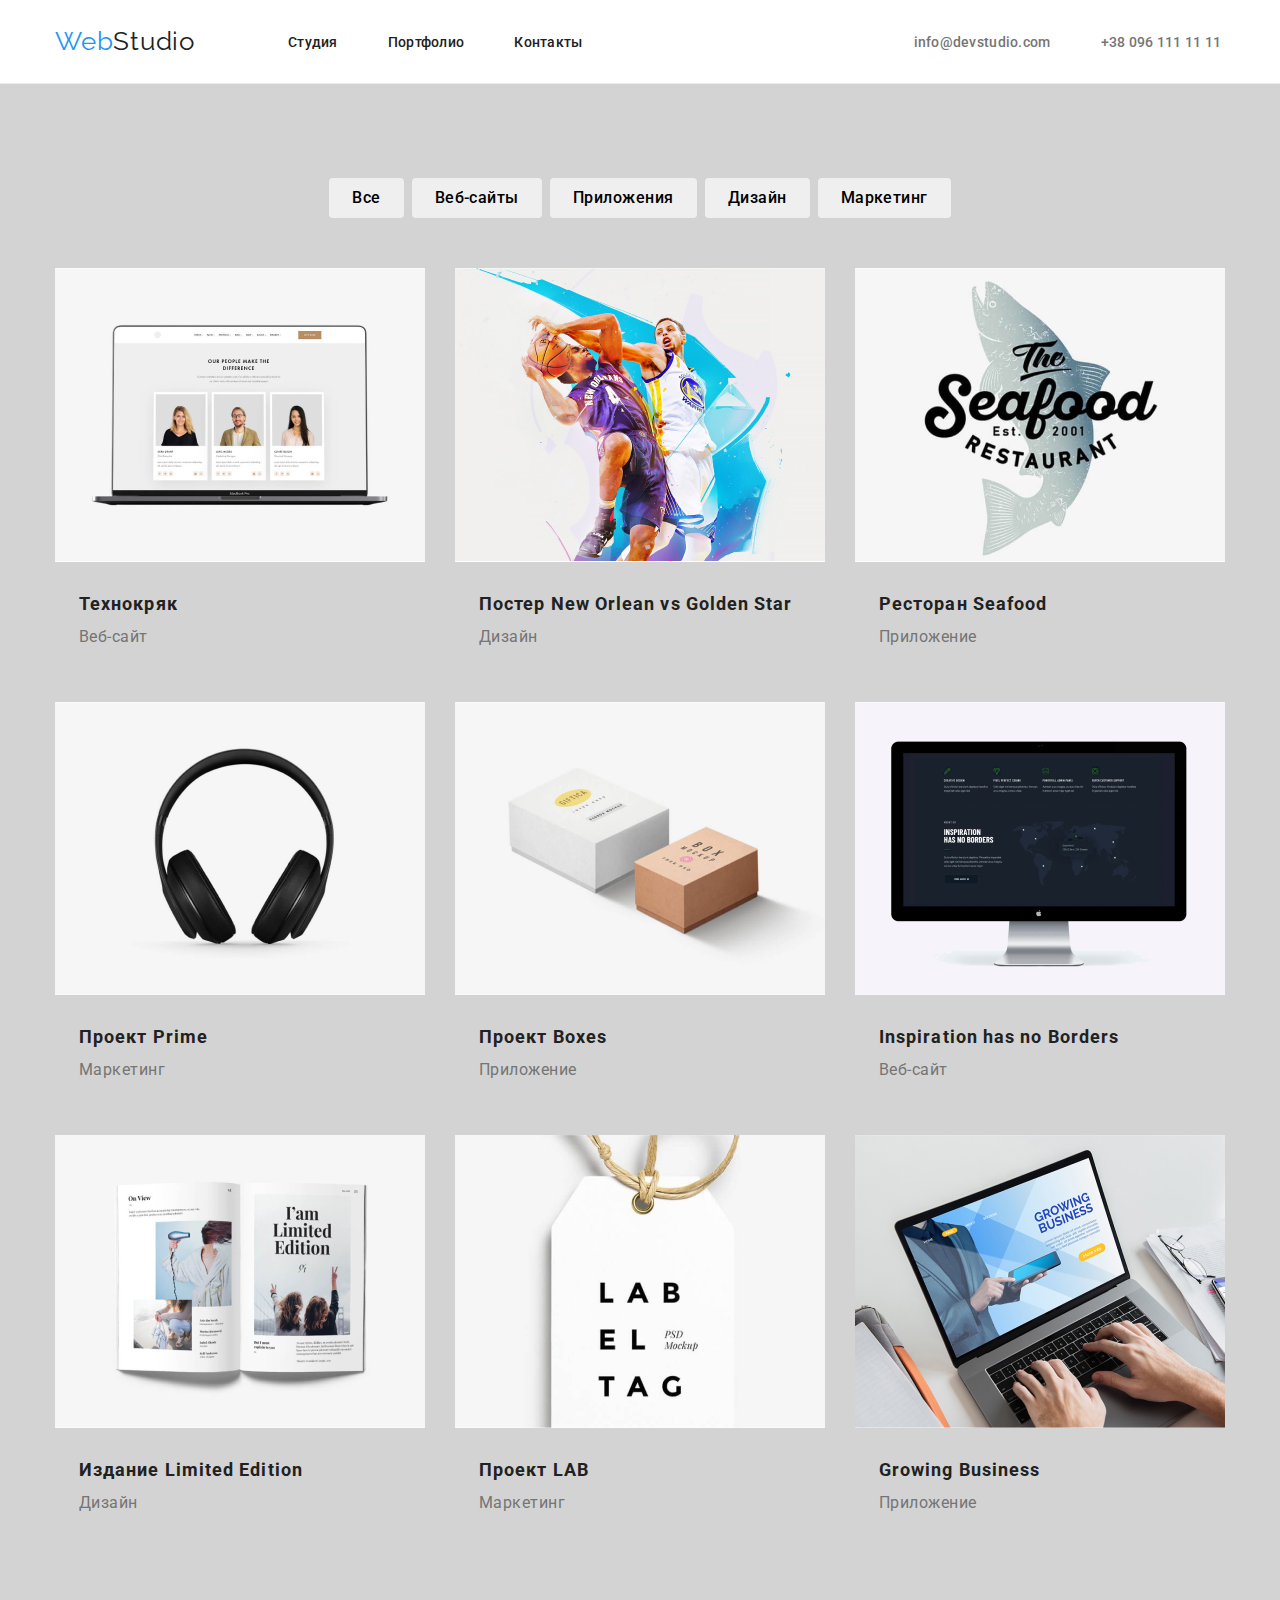
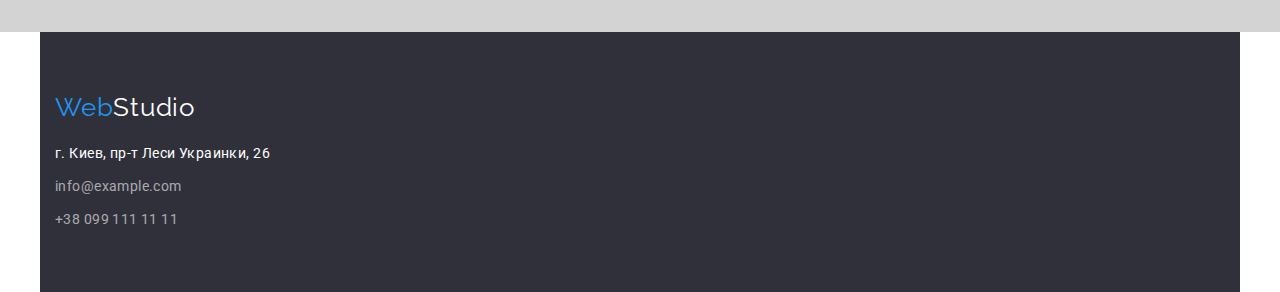
==== commit 41dacc9f: "first edits from the mentor" ====
--- a/portfolio.html
+++ b/portfolio.html
@@ -14,12 +14,12 @@
     <link rel="stylesheet" href="./css/styles.css" />
   </head>
   <body class="body-styles">
-    <header>
-      <div class="container section header_border">
+    <header class="header_border">
+      <div class="container">
         <div class="all_nav">
           <a
-            class="nav_all_link_logo studiocolor-top"
-            href="https://masenkoss.github.io/goit-markup-hw-02/"
+            class="studiocolor_top"
+            href="https://masenkoss.github.io/goit-markup-hw-03/index.html"
             ><span class="webcolor">Web</span>Studio</a
           >
           <nav>
@@ -27,14 +27,14 @@
               <li class="item">
                 <a
                   class="nav-link"
-                  href="https://masenkoss.github.io/goit-markup-hw-02/index.html"
+                  href="https://masenkoss.github.io/goit-markup-hw-03/index.html"
                   >Студия</a
                 >
               </li>
               <li class="item">
                 <a
                   class="nav-link"
-                  href="https://masenkoss.github.io/goit-markup-hw-02/portfolio.html"
+                  href="https://masenkoss.github.io/goit-markup-hw-03/portfolio.html"
                   >Портфолио</a
                 >
               </li>
@@ -43,25 +43,23 @@
               </li>
             </ul>
           </nav>
-          <div>
-            <ul class="contact_nav">
-              <li class="item">
-                <a class="nav-link-mail" href="mailto:">info@devstudio.com</a>
-              </li>
-              <li class="item">
-                <a class="nav-link-tel" href="tel:+380961111111"
-                  >+38 096 111 11 11</a
-                >
-              </li>
-            </ul>
-          </div>
+          <ul class="contact_nav">
+            <li class="item">
+              <a class="nav-link-mail" href="mailto:">info@devstudio.com</a>
+            </li>
+            <li class="item">
+              <a class="nav-link-tel" href="tel:+380961111111"
+                >+38 096 111 11 11</a
+              >
+            </li>
+          </ul>
         </div>
       </div>
     </header>
     <!-- Main-content -->
     <main>
-      <div class="container">
-        <section class="section">
+      <section class="section">
+        <div class="container">
           <div class="button_portfolio">
             <ul class="all_portfolio_button">
               <li>
@@ -106,84 +104,100 @@
               </li>
             </ul>
           </div>
-          <div class="portfolio_icon">
-            <ul>
-              <li class="portfolio_element">
-                <img src="./images/web-site-m.jpg" alt="web-site" />
+          <ul class="portfolio_icon">
+            <li class="portfolio_element">
+              <img src="./images/web-site-m.jpg" alt="web-site" width="370" />
+              <div class="item_text">
                 <h2 class="text-title-portfolio">Технокряк</h2>
                 <p class="text-portfolio">Веб-сайт</p>
-              </li>
-              <li class="portfolio_element">
-                <img
-                  src="./images/golden-star-m.jpg"
-                  alt="golden star"
-                  width="370"
-                />
+              </div>
+            </li>
+            <li class="portfolio_element">
+              <img
+                src="./images/golden-star-m.jpg"
+                alt="golden star"
+                width="370"
+              />
+              <div class="item_text">
                 <h2 class="text-title-portfolio">
                   Постер New Orlean vs Golden Star
                 </h2>
                 <p class="text-portfolio">Дизайн</p>
-              </li>
-              <li class="portfolio_element">
-                <img src="./images/seafood-m.jpg" alt="seafood" width="370" />
+              </div>
+            </li>
+            <li class="portfolio_element">
+              <img src="./images/seafood-m.jpg" alt="seafood" width="370" />
+              <div class="item_text">
                 <h2 class="text-title-portfolio">Ресторан Seafood</h2>
                 <p class="text-portfolio">Приложение</p>
-              </li>
-              <li class="portfolio_element">
-                <img src="./images/prime-m.jpg" alt="prime" width="370" />
+              </div>
+            </li>
+            <li class="portfolio_element">
+              <img src="./images/prime-m.jpg" alt="prime" width="370" />
+              <div class="item_text">
                 <h2 class="text-title-portfolio">Проект Prime</h2>
                 <p class="text-portfolio">Маркетинг</p>
-              </li>
-              <li class="portfolio_element">
-                <img src="./images/boxes-m.jpg" alt="boxes" width="370" />
+              </div>
+            </li>
+            <li class="portfolio_element">
+              <img src="./images/boxes-m.jpg" alt="boxes" width="370" />
+              <div class="item_text">
                 <h2 class="text-title-portfolio">Проект Boxes</h2>
                 <p class="text-portfolio">Приложение</p>
-              </li>
-              <li class="portfolio_element">
-                <img
-                  src="./images/inspiration-m.jpg"
-                  alt="inspiration"
-                  width="370"
-                />
+              </div>
+            </li>
+            <li class="portfolio_element">
+              <img
+                src="./images/inspiration-m.jpg"
+                alt="inspiration"
+                width="370"
+              />
+              <div class="item_text">
                 <h2 class="text-title-portfolio">Inspiration has no Borders</h2>
                 <p class="text-portfolio">Веб-сайт</p>
-              </li>
-              <li class="portfolio_element">
-                <img
-                  src="./images/limited-edition-m.jpg"
-                  alt="limited edition"
-                  width="370"
-                />
+              </div>
+            </li>
+            <li class="portfolio_element">
+              <img
+                src="./images/limited-edition-m.jpg"
+                alt="limited edition"
+                width="370"
+              />
+              <div class="item_text">
                 <h2 class="text-title-portfolio">Издание Limited Edition</h2>
                 <p class="text-portfolio">Дизайн</p>
-              </li>
-              <li class="portfolio_element">
-                <img src="./images/lab-m.jpg" alt="lab" width="370" />
+              </div>
+            </li>
+            <li class="portfolio_element">
+              <img src="./images/lab-m.jpg" alt="lab" width="370" />
+              <div class="item_text">
                 <h2 class="text-title-portfolio">Проект LAB</h2>
                 <p class="text-portfolio">Маркетинг</p>
-              </li>
-              <li class="portfolio_element">
-                <img
-                  src="./images/growing-business-m.jpg"
-                  alt="growing business"
-                  width="370"
-                />
+              </div>
+            </li>
+            <li class="portfolio_element">
+              <img
+                src="./images/growing-business-m.jpg"
+                alt="growing business"
+                width="370"
+              />
+              <div class="item_text">
                 <h2 class="text-title-portfolio">Growing Business</h2>
                 <p class="text-portfolio">Приложение</p>
-              </li>
-            </ul>
-          </div>
-        </section>
-      </div>
+              </div>
+            </li>
+          </ul>
+        </div>
+      </section>
     </main>
     <!-- Footer -->
     <footer>
-      <div class="container section">
+      <div class="container">
         <div class="footer_all">
           <div class="footer_all_box">
             <a
               class="studiocolor_bottom"
-              href="https://masenkoss.github.io/goit-markup-hw-02/"
+              href="https://masenkoss.github.io/goit-markup-hw-03/index.html"
               ><span class="webcolor">Web</span>Studio</a
             >
             <ul class="footer_all_box_contacts">
--- a/css/styles.css
+++ b/css/styles.css
@@ -42,31 +42,30 @@
 .section {
   padding-top: 94px;
   padding-bottom: 94px;
+  background-color: LightGray;
 }
 
 /* All nav menu */
 
 .header_border {
-  border-radius: 1px;
-  border-bottom: 1px solid transparent;
-}
+  border-bottom: 1px solid #ececec;
+}
+
+/* border-bottom: 1px solid transparent; */
 
 .all_nav {
   display: var(--display-property-flex);
   align-items: center;
+  padding-left: 15px;
+  padding-right: 15px;
 }
 
 /* logo */
 
-.nav_all_link_logo {
-  padding-left: 15px;
-}
-
-.studiocolor-top {
-  margin-top: 24px;
-  margin-bottom: 25px;
-  padding-top: 6px;
-  padding-bottom: 6px;
+.studiocolor_top {
+  margin-right: 93px;
+  padding-top: 24px;
+  padding-bottom: 25px;
   font-family: Raleway;
   text-decoration: none;
   font-size: 26px;
@@ -82,8 +81,8 @@
 
 .studiocolor_bottom {
   display: inline-block;
-  margin-top: 60px;
   margin-bottom: 20px;
+  padding-top: 60px;
   font-family: Raleway;
   text-decoration: none;
   font-size: 26px;
@@ -99,7 +98,9 @@
 }
 
 /* font title */
-.font-size-title {
+.font_size_title {
+  padding-left: 15px;
+  padding-right: 15px;
   margin-bottom: 30px;
   font-weight: 900;
   font-size: 44px;
@@ -141,7 +142,7 @@
 .button_portfolio {
   padding-left: 15px;
   padding-right: 15px;
-  margin-bottom: 34px;
+  margin-bottom: 50px;
   justify-content: center;
   align-items: center;
   display: var(--display-property-flex);
@@ -161,8 +162,7 @@
   border-radius: 4px;
   border: 1px solid transparent;
 }
-
-.font-size-button-portfolio:focus,
+studiocolor_bottom .font-size-button-portfolio:focus,
 .font-size-button-portfolio:hover {
   background-color: var(--highlight-color);
   color: var(--main-background-color);
@@ -181,9 +181,8 @@
 .nav_all_link {
   display: block;
   display: var(--display-property-flex);
-  margin-top: 32px;
-  margin-bottom: 32px;
-  margin-left: 93px;
+  padding-top: 32px;
+  padding-bottom: 32px;
 }
 
 .nav_all_link .item {
@@ -210,14 +209,10 @@
 .contact_nav {
   display: var(--display-property-flex);
   margin-left: 331px;
-  padding-right: 15px;
-}
-
-.contact_nav .item + .item {
-  margin-left: 50px;
 }
 
 .nav-link-mail {
+  margin-right: 50px;
   text-decoration: none;
   color: var(--complementary-color-text);
   font-weight: 500;
@@ -249,12 +244,6 @@
   cursor: pointer;
 }
 
-/* start main styles */
-.complementary {
-  background: var(--complementary-color);
-  display: block;
-}
-
 .section_h2 {
   padding-left: 15px;
   padding-right: 15px;
@@ -270,8 +259,8 @@
   margin-right: 30px;
 }
 
-.text-title-h2-index {
-  padding-bottom: 50px;
+.text_title_h2_index {
+  margin-bottom: 50px;
   font-size: 36px;
   line-height: 1.171;
   text-align: center;
@@ -358,12 +347,7 @@
   justify-content: center;
   align-items: center;
   display: var(--display-property-flex);
-}
-
-.portfolio_icon ul {
-  display: var(--display-property-flex);
   flex-wrap: wrap;
-  align-content: center;
 }
 
 .portfolio_element {
@@ -374,11 +358,19 @@
 
 .portfolio_element:nth-child(3n) {
   margin-right: 0px;
+}
+
+.portfolio_element:nth-last-child(-n + 3) {
   margin-bottom: 0px;
 }
 
-.portfolio_element img {
-  border-bottom: 1px solid transparent;
+li > .portfolio_element {
+  border-bottom: 1px solid #eeeeee;
+  background: var(--main-background-color);
+}
+
+.item_text {
+  padding: 20px 24px;
 }
 
 .text-title-portfolio {
@@ -414,7 +406,7 @@
 }
 
 .footer_all_box_contacts {
-  margin-bottom: 60px;
+  padding-bottom: 60px;
 }
 
 .footer_all_box_contacts li:not(:last-child) {
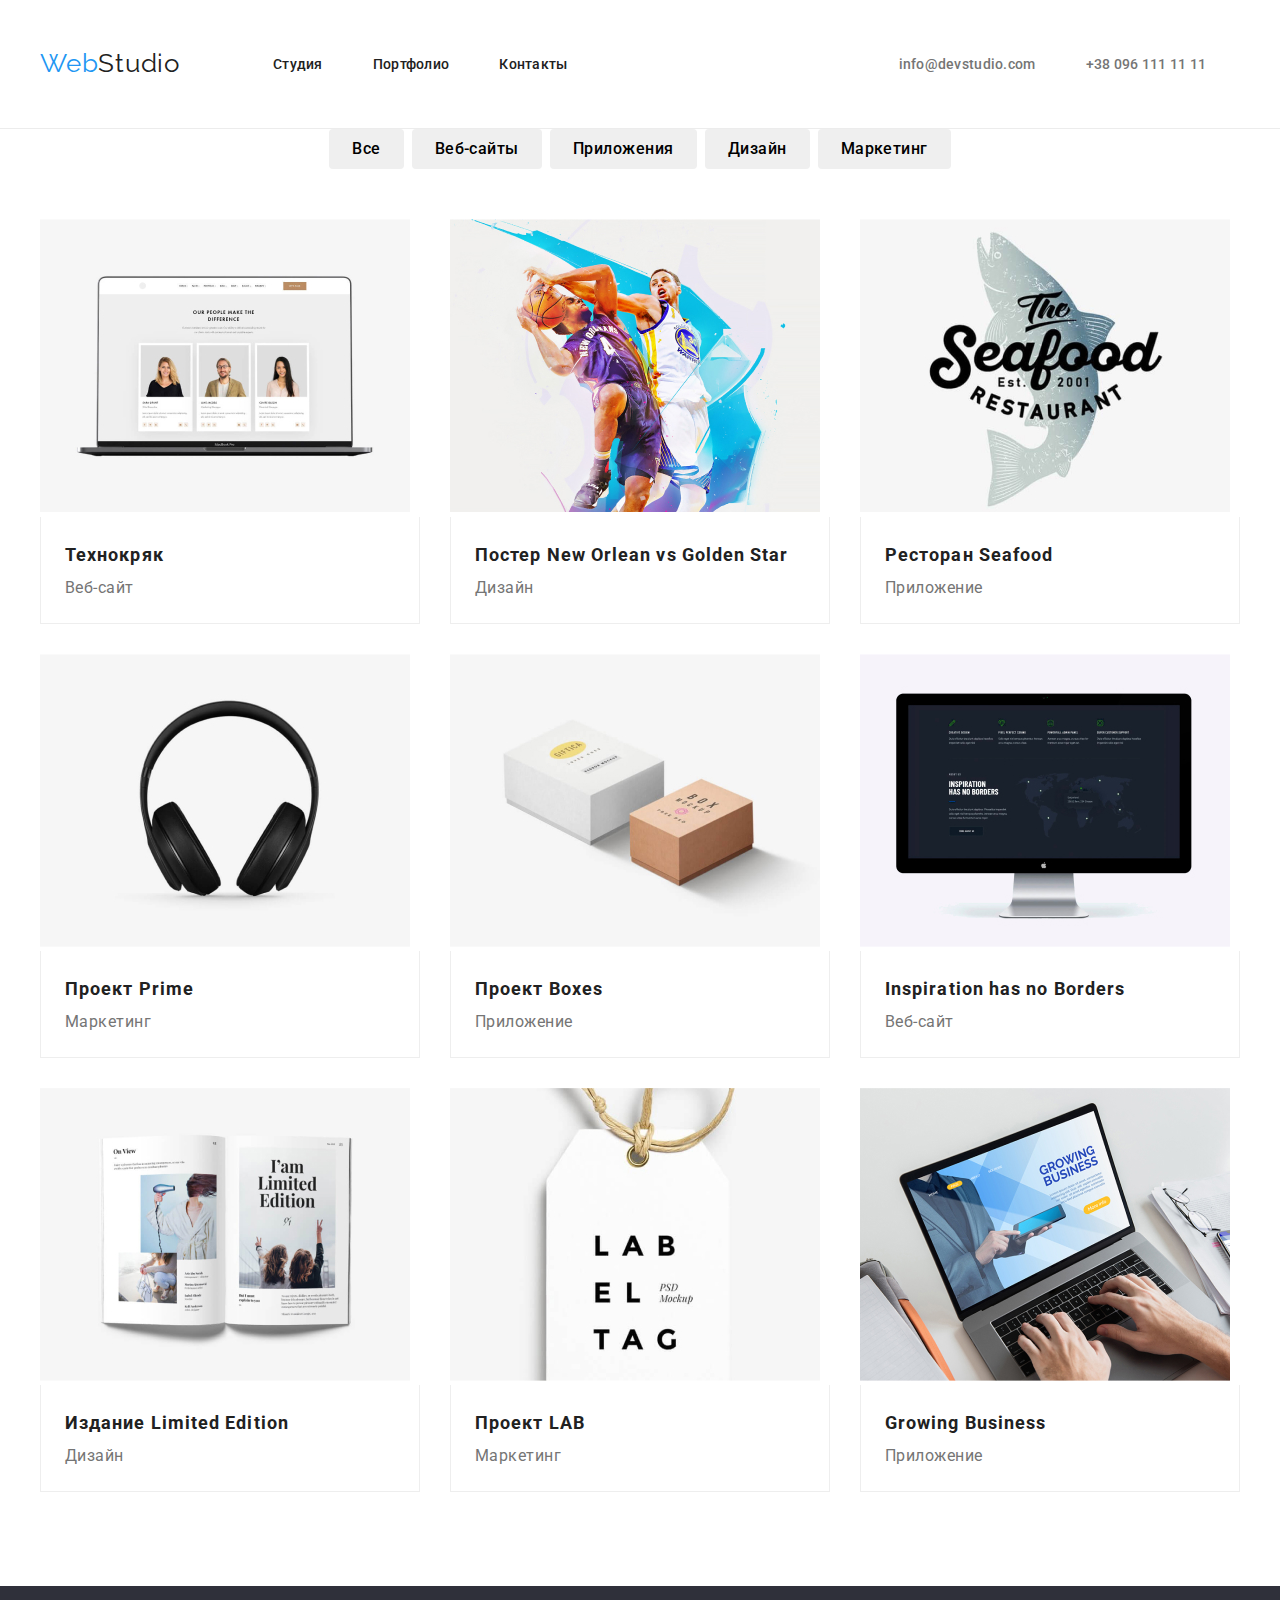
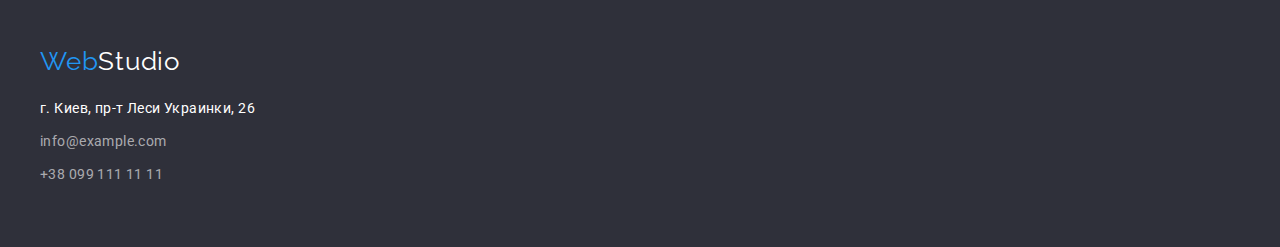
==== commit 12629877: "third edits from mentor" ====
--- a/portfolio.html
+++ b/portfolio.html
@@ -14,6 +14,7 @@
     <link rel="stylesheet" href="./css/styles.css" />
   </head>
   <body class="body-styles">
+    <!-- Header -->
     <header class="header_border">
       <div class="container">
         <div class="all_nav">
@@ -60,50 +61,33 @@
     <main>
       <section class="section">
         <div class="container">
-          <div class="button_portfolio">
-            <ul class="all_portfolio_button">
-              <li>
-                <button
-                  type="button"
-                  class="pointer font-size-button-portfolio"
-                >
-                  Все
-                </button>
-              </li>
-              <li>
-                <button
-                  type="button"
-                  class="pointer font-size-button-portfolio"
-                >
-                  Веб-сайты
-                </button>
-              </li>
-              <li>
-                <button
-                  type="button"
-                  class="pointer font-size-button-portfolio"
-                >
-                  Приложения
-                </button>
-              </li>
-              <li>
-                <button
-                  type="button"
-                  class="pointer font-size-button-portfolio"
-                >
-                  Дизайн
-                </button>
-              </li>
-              <li>
-                <button
-                  type="button"
-                  class="pointer font-size-button-portfolio"
-                >
-                  Маркетинг
-                </button>
-              </li>
-            </ul>
-          </div>
+          <ul class="all_portfolio_button">
+            <li>
+              <button type="button" class="pointer font-size-button-portfolio">
+                Все
+              </button>
+            </li>
+            <li>
+              <button type="button" class="pointer font-size-button-portfolio">
+                Веб-сайты
+              </button>
+            </li>
+            <li>
+              <button type="button" class="pointer font-size-button-portfolio">
+                Приложения
+              </button>
+            </li>
+            <li>
+              <button type="button" class="pointer font-size-button-portfolio">
+                Дизайн
+              </button>
+            </li>
+            <li>
+              <button type="button" class="pointer font-size-button-portfolio">
+                Маркетинг
+              </button>
+            </li>
+          </ul>
           <ul class="portfolio_icon">
             <li class="portfolio_element">
               <img src="./images/web-site-m.jpg" alt="web-site" width="370" />
@@ -191,31 +175,29 @@
       </section>
     </main>
     <!-- Footer -->
-    <footer>
+    <footer class="footer_background">
       <div class="container">
-        <div class="footer_all">
-          <div class="footer_all_box">
-            <a
-              class="studiocolor_bottom"
-              href="https://masenkoss.github.io/goit-markup-hw-03/index.html"
-              ><span class="webcolor">Web</span>Studio</a
-            >
-            <ul class="footer_all_box_contacts">
-              <li>
-                <address class="address_index">
-                  г. Киев, пр-т Леси Украинки, 26
-                </address>
-              </li>
-              <li>
-                <a class="nav-text-footer" href="mailto:">info@example.com</a>
-              </li>
-              <li>
-                <a class="nav-text-footer" href="tel:+380961111111"
-                  >+38 099 111 11 11</a
-                >
-              </li>
-            </ul>
-          </div>
+        <div class="footer_all_box">
+          <a
+            class="studiocolor_bottom"
+            href="https://masenkoss.github.io/goit-markup-hw-03/index.html"
+            ><span class="webcolor">Web</span>Studio</a
+          >
+          <ul class="footer_all_box_contacts">
+            <li>
+              <address class="address_index">
+                г. Киев, пр-т Леси Украинки, 26
+              </address>
+            </li>
+            <li>
+              <a class="nav-text-footer" href="mailto:">info@example.com</a>
+            </li>
+            <li>
+              <a class="nav-text-footer" href="tel:+380961111111"
+                >+38 099 111 11 11</a
+              >
+            </li>
+          </ul>
         </div>
       </div>
     </footer>
--- a/css/styles.css
+++ b/css/styles.css
@@ -37,18 +37,20 @@
 .container {
   width: 1200px;
   margin: 0 auto;
+  padding-left: 15px;
+  padding-right: 15px;
 }
 
 .section {
-  padding-top: 94px;
+  /* padding-top: 94px; */
   padding-bottom: 94px;
-  background-color: LightGray;
 }
 
 /* All nav menu */
-
 .header_border {
   border-bottom: 1px solid #ececec;
+  padding-top: 24px;
+  padding-bottom: 25px;
 }
 
 /* border-bottom: 1px solid transparent; */
@@ -56,8 +58,6 @@
 .all_nav {
   display: var(--display-property-flex);
   align-items: center;
-  padding-left: 15px;
-  padding-right: 15px;
 }
 
 /* logo */
@@ -82,7 +82,7 @@
 .studiocolor_bottom {
   display: inline-block;
   margin-bottom: 20px;
-  padding-top: 60px;
+  /* padding-top: 60px; */
   font-family: Raleway;
   text-decoration: none;
   font-size: 26px;
@@ -97,10 +97,13 @@
   color: var(--first-text-primary);
 }
 
+.hero_title {
+  padding-top: 200px;
+  padding-bottom: 200px;
+}
+
 /* font title */
 .font_size_title {
-  padding-left: 15px;
-  padding-right: 15px;
   margin-bottom: 30px;
   font-weight: 900;
   font-size: 44px;
@@ -109,6 +112,7 @@
   text-align: center;
   letter-spacing: 0.06em;
   text-transform: uppercase;
+  background-color: darkgray;
 }
 
 h1 span {
@@ -139,15 +143,6 @@
 
 /* button portfolio */
 
-.button_portfolio {
-  padding-left: 15px;
-  padding-right: 15px;
-  margin-bottom: 50px;
-  justify-content: center;
-  align-items: center;
-  display: var(--display-property-flex);
-}
-
 .font-size-button-portfolio {
   margin: 0 auto;
   padding: 6px 22px;
@@ -169,6 +164,7 @@
 }
 
 .all_portfolio_button {
+  margin-bottom: 50px;
   display: var(--display-property-flex);
   justify-content: center;
   align-items: center;
@@ -181,8 +177,6 @@
 .nav_all_link {
   display: block;
   display: var(--display-property-flex);
-  padding-top: 32px;
-  padding-bottom: 32px;
 }
 
 .nav_all_link .item {
@@ -242,11 +236,6 @@
 
 .pointer {
   cursor: pointer;
-}
-
-.section_h2 {
-  padding-left: 15px;
-  padding-right: 15px;
 }
 
 .all_main_h2 {
@@ -270,8 +259,6 @@
 /* Наша команда */
 
 .all_main_h2_team {
-  padding-left: 15px;
-  padding-right: 15px;
   display: var(--display-property-flex);
   align-items: center;
   justify-content: center;
@@ -288,7 +275,7 @@
   margin-right: 30px;
 }
 
-.text-team-index {
+.item_team_ .text-team-index {
   margin-top: 30px;
   margin-bottom: 10px;
   font-weight: 500;
@@ -297,10 +284,13 @@
   letter-spacing: 0.03em;
 }
 
+.item_team_overall {
+  padding-top: 30px;
+  padding-bottom: 30px;
+}
+
 .all_main_h3 {
   display: var(--display-property-flex);
-  padding-left: 15px;
-  padding-right: 15px;
   justify-content: center;
 }
 
@@ -330,7 +320,6 @@
 }
 
 .text-command-professions-index {
-  margin-bottom: 30px;
   font-size: 16px;
   line-height: 1.171;
   color: var(--complementary-color-text);
@@ -342,8 +331,6 @@
 /* icon portfolio menu */
 
 .portfolio_icon {
-  padding-left: 15px;
-  padding-right: 15px;
   justify-content: center;
   align-items: center;
   display: var(--display-property-flex);
@@ -364,12 +351,11 @@
   margin-bottom: 0px;
 }
 
-li > .portfolio_element {
+.item_text {
+  border-right: 1px solid #eeeeee;
+  border-left: 1px solid #eeeeee;
   border-bottom: 1px solid #eeeeee;
   background: var(--main-background-color);
-}
-
-.item_text {
   padding: 20px 24px;
 }
 
@@ -386,10 +372,10 @@
   letter-spacing: 0.03em;
 }
 
-.footer_all {
+.footer_background {
+  padding-top: 60px;
+  padding-bottom: 60px;
   background-color: var(--complementary-color);
-  padding-left: 15px;
-  padding-right: 15px;
 }
 
 .footer_all_box {
@@ -405,12 +391,8 @@
   color: var(--main-background-color);
 }
 
-.footer_all_box_contacts {
-  padding-bottom: 60px;
-}
-
 .footer_all_box_contacts li:not(:last-child) {
-  padding-bottom: 9px;
+  margin-bottom: 9px;
 }
 
 .nav-text-footer {
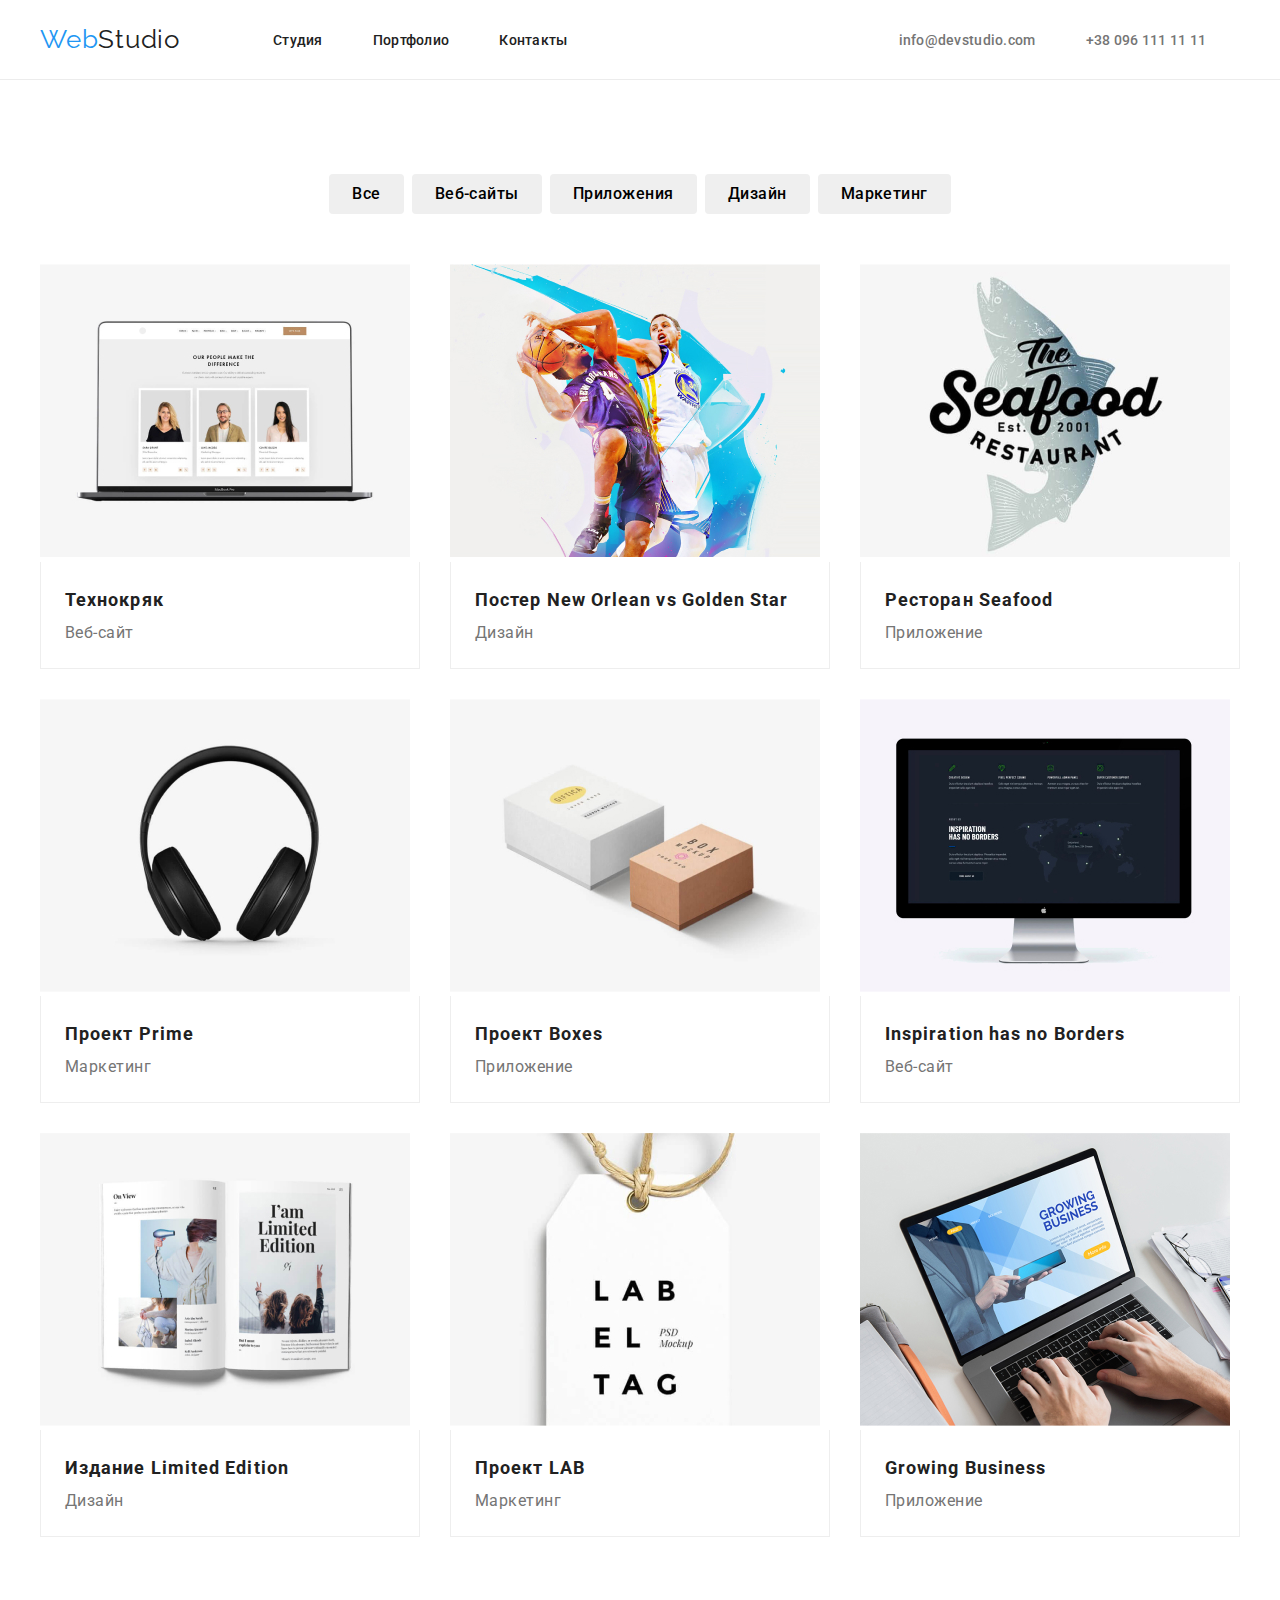
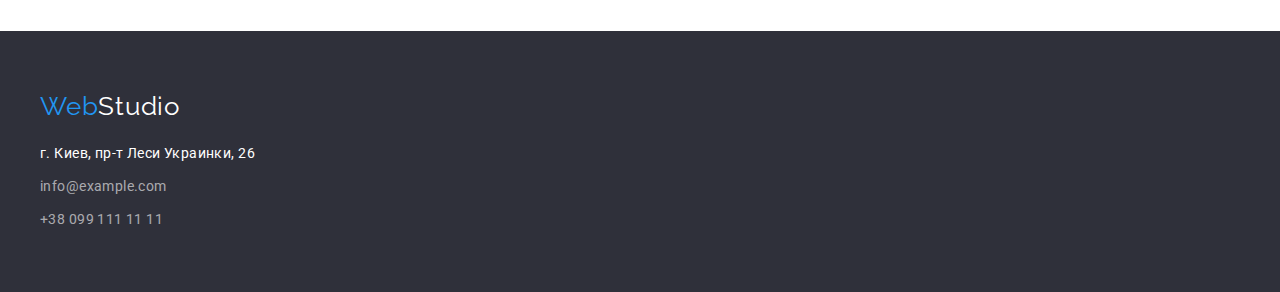
==== commit 2dc0da2f: "third edits from mentor_padding" ====
--- a/portfolio.html
+++ b/portfolio.html
@@ -58,7 +58,7 @@
       </div>
     </header>
     <!-- Main-content -->
-    <main>
+    <main class="main_general">
       <section class="section">
         <div class="container">
           <ul class="all_portfolio_button">
--- a/css/styles.css
+++ b/css/styles.css
@@ -53,8 +53,6 @@
   padding-bottom: 25px;
 }
 
-/* border-bottom: 1px solid transparent; */
-
 .all_nav {
   display: var(--display-property-flex);
   align-items: center;
@@ -64,8 +62,7 @@
 
 .studiocolor_top {
   margin-right: 93px;
-  padding-top: 24px;
-  padding-bottom: 25px;
+
   font-family: Raleway;
   text-decoration: none;
   font-size: 26px;
@@ -82,7 +79,6 @@
 .studiocolor_bottom {
   display: inline-block;
   margin-bottom: 20px;
-  /* padding-top: 60px; */
   font-family: Raleway;
   text-decoration: none;
   font-size: 26px;
@@ -163,6 +159,10 @@
   color: var(--main-background-color);
 }
 
+.main_general {
+  padding-top: 94px;
+}
+
 .all_portfolio_button {
   margin-bottom: 50px;
   display: var(--display-property-flex);
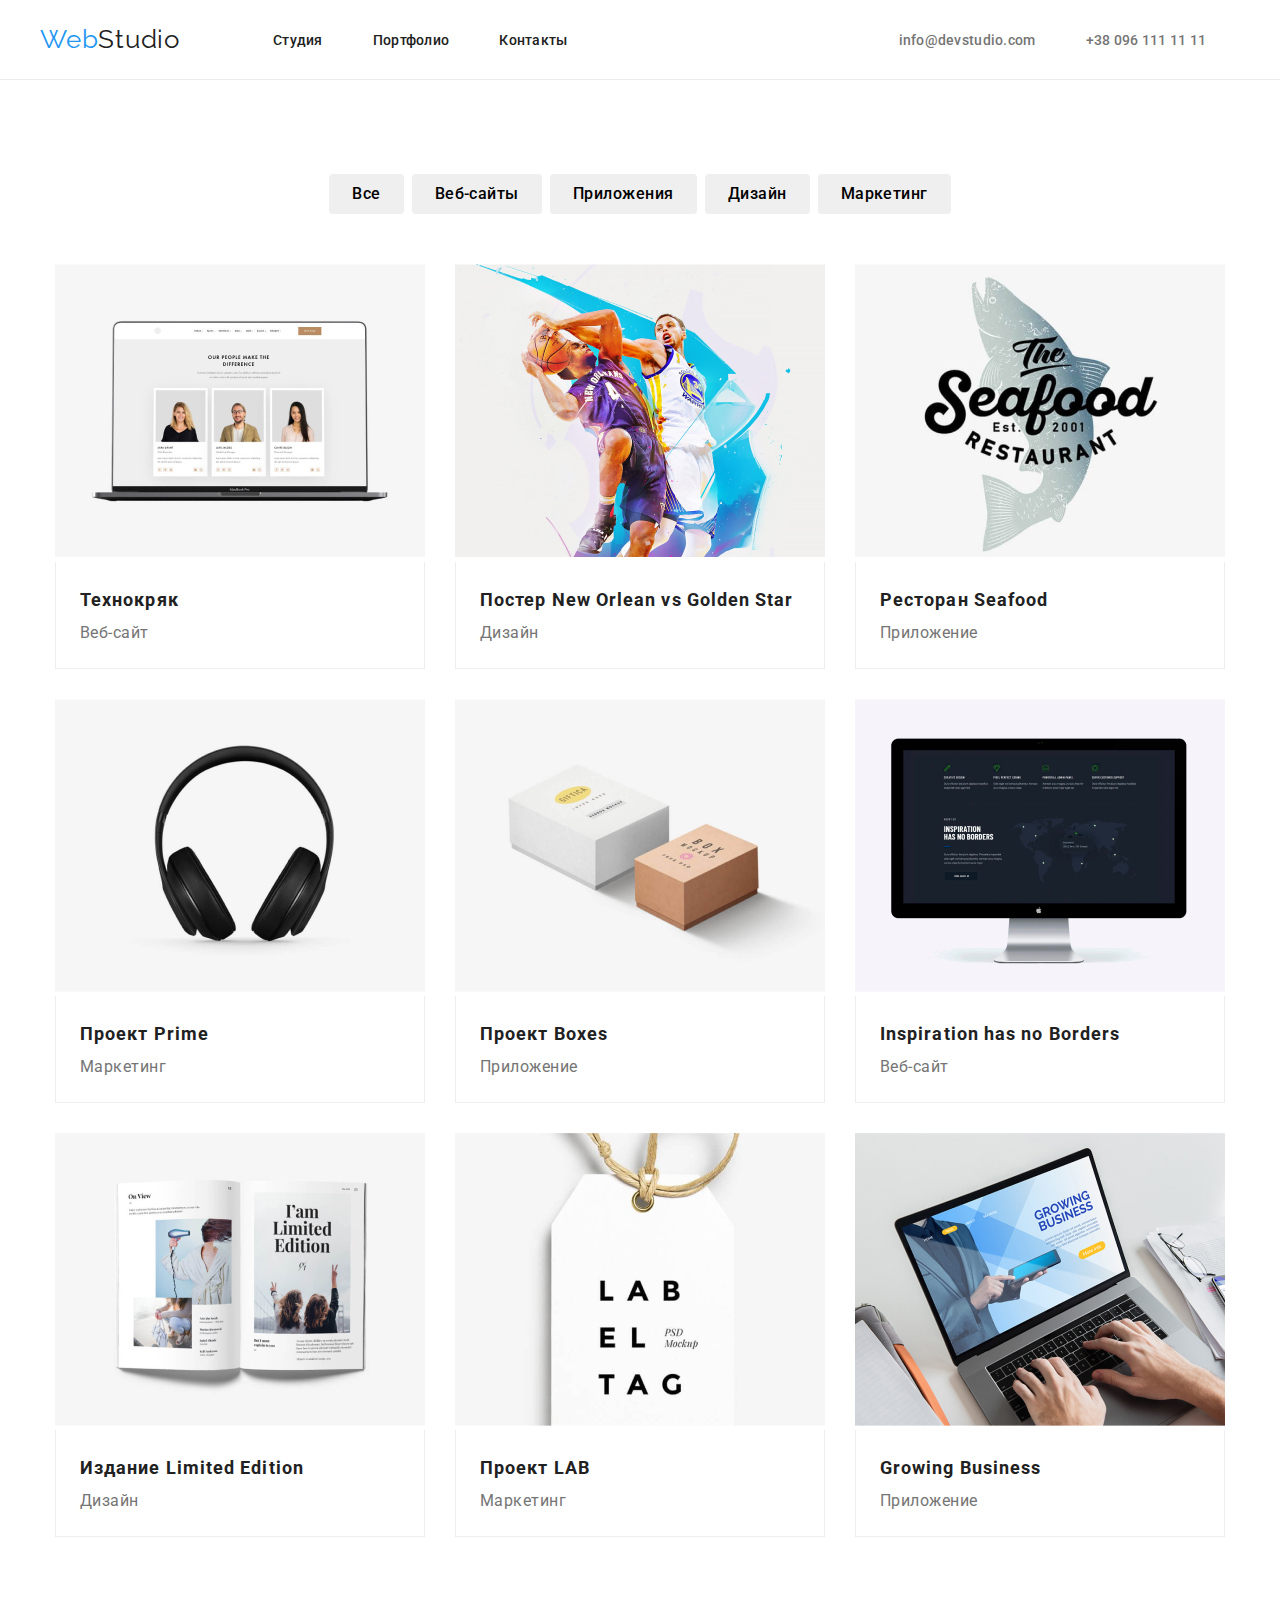
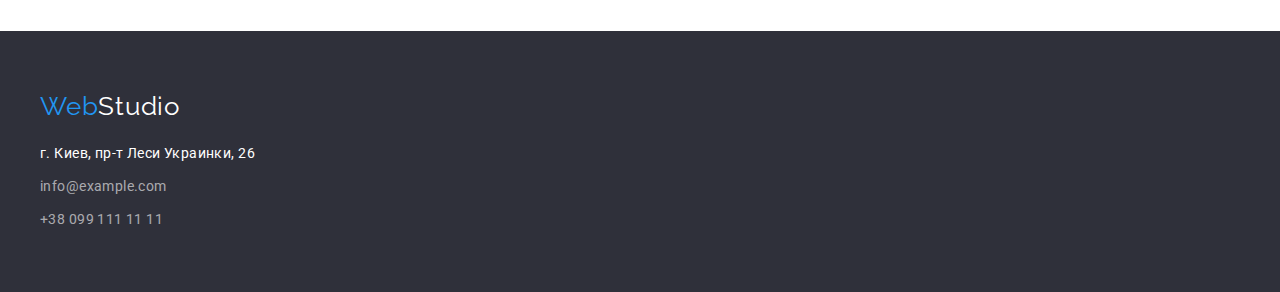
==== commit 4e596934: "fourth edits from mentor_padding" ====
--- a/portfolio.html
+++ b/portfolio.html
@@ -58,7 +58,7 @@
       </div>
     </header>
     <!-- Main-content -->
-    <main class="main_general">
+    <main>
       <section class="section">
         <div class="container">
           <ul class="all_portfolio_button">
--- a/css/styles.css
+++ b/css/styles.css
@@ -42,8 +42,18 @@
 }
 
 .section {
-  /* padding-top: 94px; */
+  padding-top: 94px;
   padding-bottom: 94px;
+}
+
+.zeroing_section_top {
+  padding-top: 0px;
+}
+
+.hero_section_top {
+  padding-top: 0px;
+  padding-bottom: 0px;
+  background-color: var(--complementary-color);
 }
 
 /* All nav menu */
@@ -92,6 +102,10 @@
   font-family: "Roboto", sans-serif;
   color: var(--first-text-primary);
 }
+/* 
+.hero_background {
+  background-color: var(--complementary-color);
+} */
 
 .hero_title {
   padding-top: 200px;
@@ -108,7 +122,6 @@
   text-align: center;
   letter-spacing: 0.06em;
   text-transform: uppercase;
-  background-color: darkgray;
 }
 
 h1 span {
@@ -159,10 +172,6 @@
   color: var(--main-background-color);
 }
 
-.main_general {
-  padding-top: 94px;
-}
-
 .all_portfolio_button {
   margin-bottom: 50px;
   display: var(--display-property-flex);
@@ -275,8 +284,7 @@
   margin-right: 30px;
 }
 
-.item_team_ .text-team-index {
-  margin-top: 30px;
+.text-team-index {
   margin-bottom: 10px;
   font-weight: 500;
   font-size: 16px;
@@ -338,7 +346,7 @@
 }
 
 .portfolio_element {
-  width: calc((100% - 60px) / 3);
+  width: calc((100% - 90px) / 3);
   margin-right: 30px;
   margin-bottom: 30px;
 }
